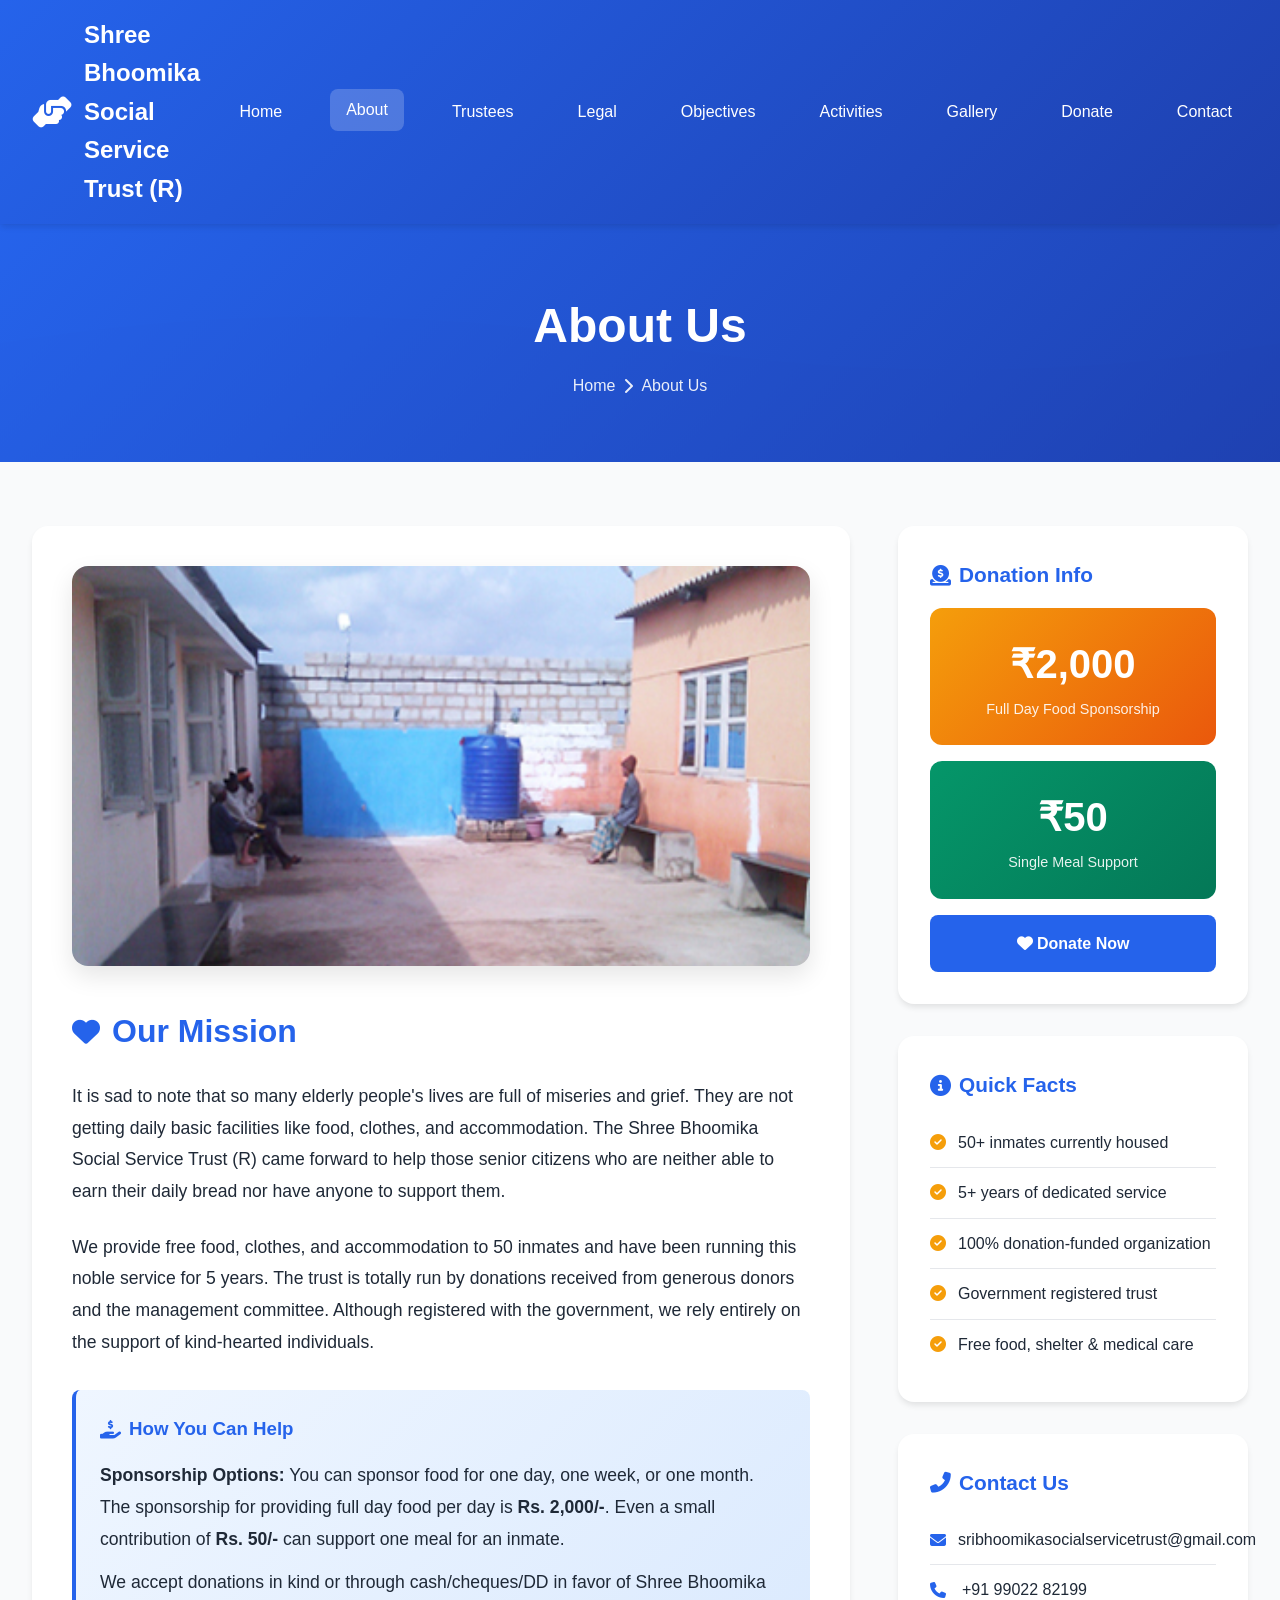
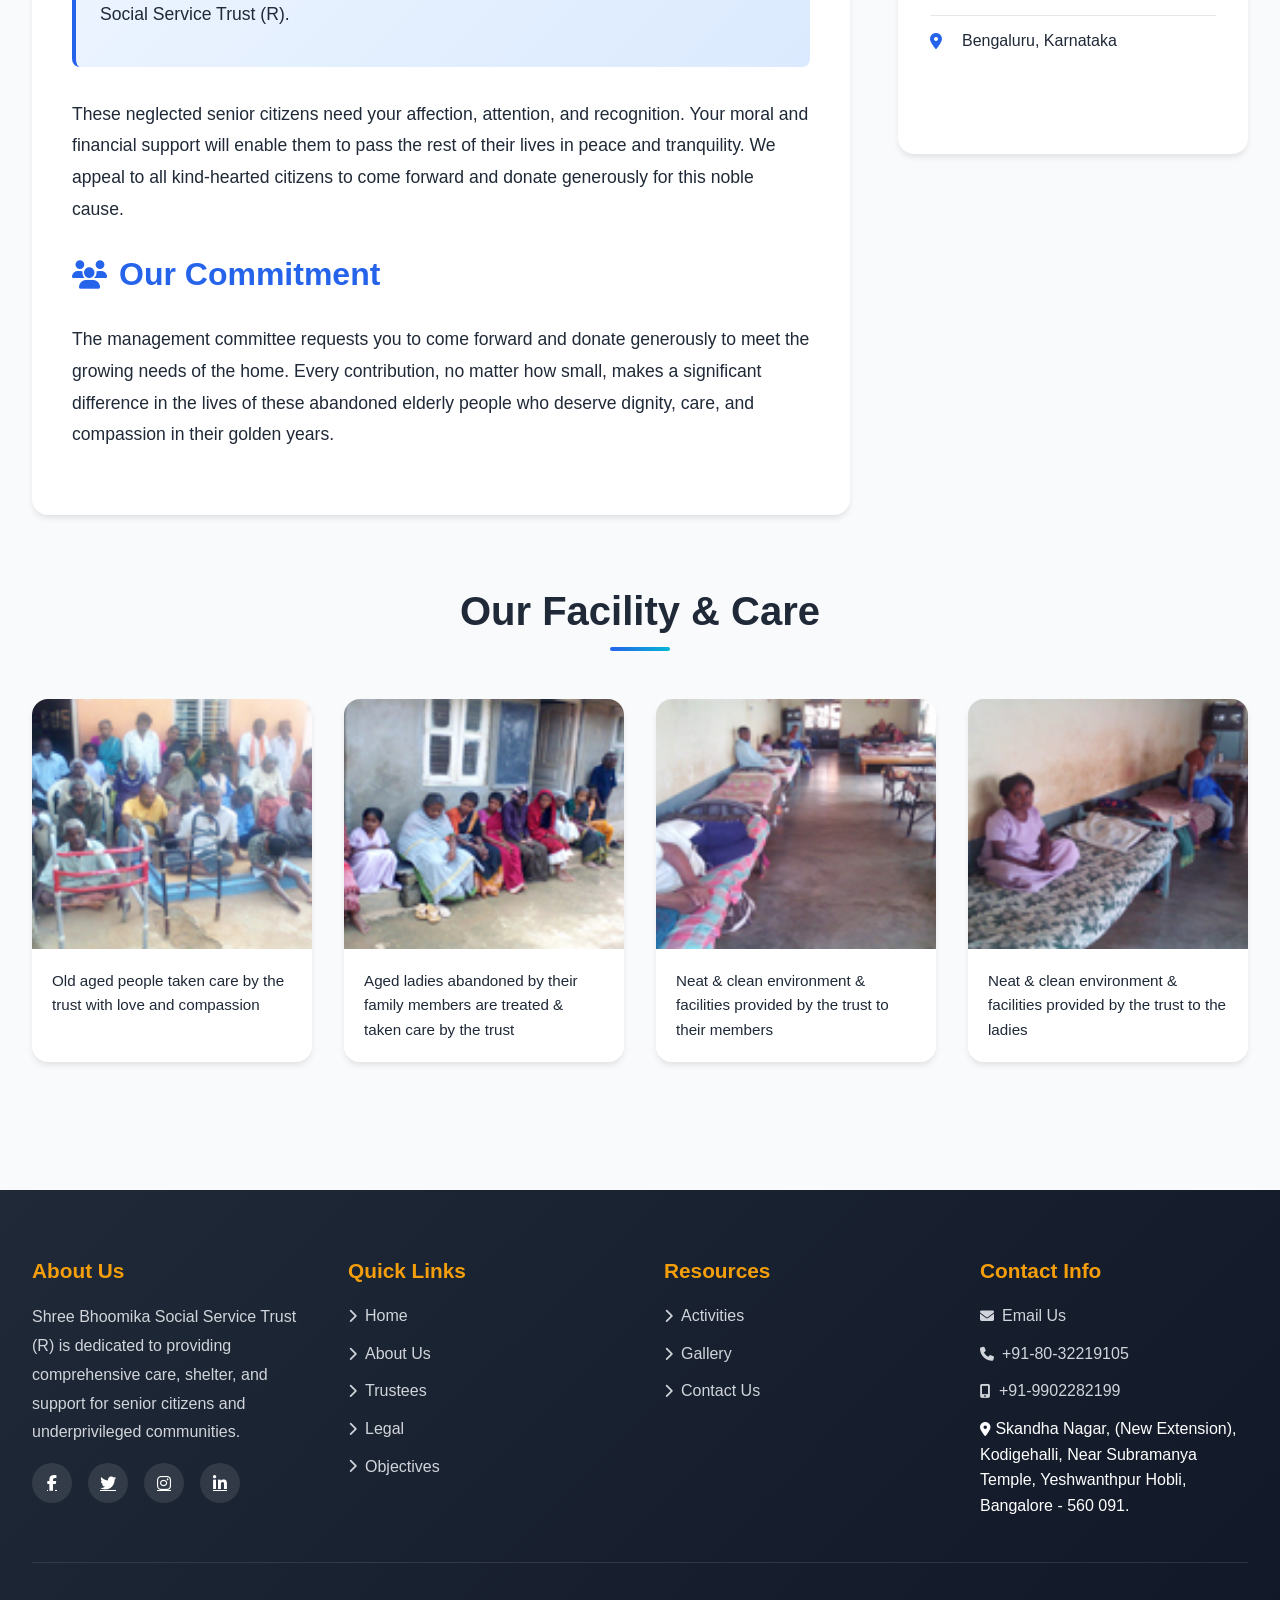
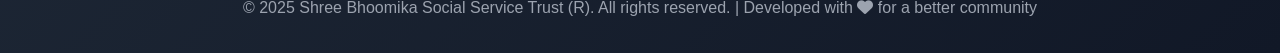
==== about-us.html @ cc4a05e3 "updated contact form and nav links" ====
<!DOCTYPE html>
<html lang="en">
<head>
<meta charset="UTF-8">
<meta name="viewport" content="width=device-width, initial-scale=1.0">
<title>About Us - Shree Bhoomika Social Service Trust (R)</title>
<meta name="description" content="Learn about Shree Bhoomika Social Service Trust (R)'s mission to provide care, shelter, and support for senior citizens in need.">
<link rel="stylesheet" href="https://cdnjs.cloudflare.com/ajax/libs/font-awesome/6.4.0/css/all.min.css">
<style>
* {
  margin: 0;
  padding: 0;
  box-sizing: border-box;
}

:root {
  --primary: #2563eb;
  --primary-dark: #1e40af;
  --secondary: #06b6d4;
  --accent: #f59e0b;
  --text: #1f2937;
  --text-light: #6b7280;
  --bg: #ffffff;
  --bg-light: #f9fafb;
  --border: #e5e7eb;
}

body {
  font-family: 'Inter', -apple-system, BlinkMacSystemFont, 'Segoe UI', sans-serif;
  line-height: 1.6;
  color: var(--text);
  background: var(--bg-light);
}

/* Header Styles */
header {
  background: linear-gradient(135deg, var(--primary) 0%, var(--primary-dark) 100%);
  box-shadow: 0 4px 6px -1px rgba(0,0,0,0.1);
  position: sticky;
  top: 0;
  z-index: 1000;
}

.header-container {
  max-width: 1280px;
  margin: 0 auto;
  padding: 1rem 2rem;
  display: flex;
  justify-content: space-between;
  align-items: center;
}

.logo {
  display: flex;
  align-items: center;
  gap: 0.75rem;
  color: white;
  font-size: 1.5rem;
  font-weight: 700;
  text-decoration: none;
}

.logo i {
  font-size: 2rem;
}

nav {
  display: flex;
  gap: 2rem;
}

nav a {
  color: white;
  text-decoration: none;
  font-weight: 500;
  padding: 0.5rem 1rem;
  border-radius: 0.5rem;
  transition: all 0.3s ease;
}

nav a:hover, nav a.active {
  background: rgba(255,255,255,0.2);
  transform: translateY(-2px);
}

.mobile-menu-btn {
  display: none;
  background: none;
  border: none;
  color: white;
  font-size: 1.5rem;
  cursor: pointer;
}

/* Page Header */
.page-header {
  background: linear-gradient(135deg, rgba(37,99,235,0.95) 0%, rgba(30,64,175,0.95) 100%), url('data:image/svg+xml,<svg xmlns="http://www.w3.org/2000/svg" viewBox="0 0 1200 300"><rect fill="%232563eb" width="1200" height="300"/><path fill="%231e40af" opacity="0.3" d="M0,150 Q300,100 600,150 T1200,150 L1200,300 L0,300 Z"/></svg>');
  background-size: cover;
  background-position: center;
  color: white;
  padding: 4rem 2rem;
  text-align: center;
}

.page-header h1 {
  font-size: 3rem;
  font-weight: 800;
  margin-bottom: 0.5rem;
}

.breadcrumb {
  display: flex;
  gap: 0.5rem;
  justify-content: center;
  align-items: center;
  font-size: 1rem;
  opacity: 0.9;
}

.breadcrumb a {
  color: white;
  text-decoration: none;
}

.breadcrumb a:hover {
  text-decoration: underline;
}

/* Main Content */
main {
  max-width: 1280px;
  margin: 0 auto;
  padding: 4rem 2rem;
}

.content-grid {
  display: grid;
  grid-template-columns: 1fr 350px;
  gap: 3rem;
  margin-bottom: 4rem;
}

.main-content {
  background: white;
  padding: 2.5rem;
  border-radius: 1rem;
  box-shadow: 0 4px 6px -1px rgba(0,0,0,0.1);
}

.featured-image {
  width: 100%;
  height: 400px;
  object-fit: cover;
  border-radius: 1rem;
  margin-bottom: 2rem;
  box-shadow: 0 10px 25px rgba(0,0,0,0.1);
}

.main-content h2 {
  color: var(--primary);
  font-size: 2rem;
  margin-bottom: 1.5rem;
  display: flex;
  align-items: center;
  gap: 0.75rem;
}

.main-content h2 i {
  font-size: 1.75rem;
}

.main-content p {
  margin-bottom: 1.5rem;
  font-size: 1.1rem;
  line-height: 1.8;
  color: var(--text);
}

.highlight-box {
  background: linear-gradient(135deg, #eff6ff 0%, #dbeafe 100%);
  border-left: 4px solid var(--primary);
  padding: 1.5rem;
  margin: 2rem 0;
  border-radius: 0.5rem;
}

.highlight-box h3 {
  color: var(--primary);
  margin-bottom: 1rem;
  display: flex;
  align-items: center;
  gap: 0.5rem;
}

.highlight-box p {
  margin-bottom: 0.75rem;
}

/* Sidebar */
.sidebar {
  display: flex;
  flex-direction: column;
  gap: 2rem;
}

.sidebar-card {
  background: white;
  padding: 2rem;
  border-radius: 1rem;
  box-shadow: 0 4px 6px -1px rgba(0,0,0,0.1);
}

.sidebar-card h3 {
  color: var(--primary);
  margin-bottom: 1rem;
  font-size: 1.3rem;
  display: flex;
  align-items: center;
  gap: 0.5rem;
}

.donation-amount {
  background: linear-gradient(135deg, var(--accent) 0%, #ea580c 100%);
  color: white;
  padding: 1.5rem;
  border-radius: 0.75rem;
  text-align: center;
  margin: 1rem 0;
}

.donation-amount .amount {
  font-size: 2.5rem;
  font-weight: 800;
  display: block;
}

.donation-amount .label {
  font-size: 0.9rem;
  opacity: 0.9;
}

.btn-donate {
  display: block;
  width: 100%;
  background: var(--primary);
  color: white;
  padding: 1rem;
  border-radius: 0.5rem;
  text-align: center;
  text-decoration: none;
  font-weight: 600;
  transition: all 0.3s ease;
  margin-top: 1rem;
}

.btn-donate:hover {
  background: var(--primary-dark);
  transform: translateY(-2px);
  box-shadow: 0 10px 25px rgba(37,99,235,0.3);
}

.contact-info {
  list-style: none;
}

.contact-info li {
  padding: 0.75rem 0;
  border-bottom: 1px solid var(--border);
  display: flex;
  align-items: center;
  gap: 0.75rem;
}

.contact-info li:last-child {
  border-bottom: none;
}

.contact-info i {
  color: var(--primary);
  width: 20px;
}

.quick-facts {
  list-style: none;
}

.quick-facts li {
  padding: 0.75rem 0;
  border-bottom: 1px solid var(--border);
  display: flex;
  align-items: flex-start;
  gap: 0.75rem;
}

.quick-facts li:last-child {
  border-bottom: none;
}

.quick-facts i {
  color: var(--accent);
  margin-top: 0.25rem;
}

/* Gallery Grid */
.gallery-section {
  margin-top: 4rem;
}

.section-title {
  text-align: center;
  margin-bottom: 3rem;
}

.section-title h2 {
  font-size: 2.5rem;
  font-weight: 800;
  color: var(--text);
  margin-bottom: 0.5rem;
  position: relative;
  display: inline-block;
}

.section-title h2::after {
  content: '';
  position: absolute;
  bottom: -0.5rem;
  left: 50%;
  transform: translateX(-50%);
  width: 60px;
  height: 4px;
  background: linear-gradient(90deg, var(--primary), var(--secondary));
  border-radius: 2px;
}

.gallery-grid {
  display: grid;
  grid-template-columns: repeat(auto-fit, minmax(280px, 1fr));
  gap: 2rem;
}

.gallery-item {
  position: relative;
  border-radius: 1rem;
  overflow: hidden;
  box-shadow: 0 4px 6px -1px rgba(0,0,0,0.1);
  transition: all 0.3s ease;
  background: white;
}

.gallery-item:hover {
  transform: translateY(-8px);
  box-shadow: 0 20px 25px -5px rgba(0,0,0,0.2);
}

.gallery-item img {
  width: 100%;
  height: 250px;
  object-fit: cover;
  display: block;
}

.gallery-caption {
  padding: 1.25rem;
  background: white;
}

.gallery-caption p {
  color: var(--text);
  font-size: 0.95rem;
  line-height: 1.6;
  margin: 0;
}

/* Footer */
footer {
  background: linear-gradient(135deg, #1f2937 0%, #111827 100%);
  color: white;
  padding: 4rem 2rem 2rem;
  margin-top: 4rem;
}

.footer-content {
  max-width: 1280px;
  margin: 0 auto;
  display: grid;
  grid-template-columns: repeat(auto-fit, minmax(250px, 1fr));
  gap: 3rem;
  margin-bottom: 2rem;
}

.footer-section h3 {
  font-size: 1.3rem;
  margin-bottom: 1rem;
  color: var(--accent);
}

.footer-section p {
  color: #d1d5db;
  line-height: 1.8;
}

.footer-links {
  list-style: none;
}

.footer-links li {
  margin-bottom: 0.75rem;
}

.footer-links a {
  color: #d1d5db;
  text-decoration: none;
  transition: all 0.3s ease;
  display: flex;
  align-items: center;
  gap: 0.5rem;
}

.footer-links a:hover {
  color: var(--accent);
  transform: translateX(4px);
}

.footer-links i {
  font-size: 0.875rem;
}

.social-links {
  display: flex;
  gap: 1rem;
  margin-top: 1rem;
}

.social-links a {
  width: 40px;
  height: 40px;
  border-radius: 50%;
  background: rgba(255,255,255,0.1);
  display: flex;
  align-items: center;
  justify-content: center;
  color: white;
  transition: all 0.3s ease;
}

.social-links a:hover {
  background: var(--accent);
  transform: translateY(-4px);
}

.footer-bottom {
  max-width: 1280px;
  margin: 0 auto;
  padding-top: 2rem;
  border-top: 1px solid rgba(255,255,255,0.1);
  text-align: center;
  color: #9ca3af;
}

.footer-bottom a {
  color: var(--accent);
  text-decoration: none;
}

/* Mobile Responsive */
@media (max-width: 968px) {
  .content-grid {
    grid-template-columns: 1fr;
  }
  
  .sidebar {
    order: -1;
  }
}

@media (max-width: 768px) {
  .header-container {
    padding: 1rem;
  }

  nav {
    position: fixed;
    top: 70px;
    left: -100%;
    width: 100%;
    background: var(--primary-dark);
    flex-direction: column;
    padding: 2rem;
    transition: left 0.3s ease;
    box-shadow: 0 4px 6px rgba(0,0,0,0.1);
  }

  nav.active {
    left: 0;
  }

  .mobile-menu-btn {
    display: block;
  }

  .page-header h1 {
    font-size: 2rem;
  }

  .main-content {
    padding: 1.5rem;
  }

  .gallery-grid {
    grid-template-columns: 1fr;
  }

  .footer-content {
    grid-template-columns: 1fr;
  }
}

@media (max-width: 480px) {
  .page-header {
    padding: 3rem 1rem;
  }

  .page-header h1 {
    font-size: 1.75rem;
  }
}
</style>
</head>
<body>

<header>
  <div class="header-container">
    <a href="index.html" class="logo">
      <i class="fas fa-hands-helping"></i>
      <span>Shree Bhoomika Social Service Trust (R)</span>
    </a>
    <nav id="mainNav">
      <a href="index.html">Home</a>
      <a href="about-us.html" class="active">About</a>
      <a href="trustees.html">Trustees</a>
       <a href="legal.html">Legal</a>
      <a href="objectives.html">Objectives</a>
      <a href="activities.html">Activities</a>
      <a href="gallery.html">Gallery</a>
      <a href="Donation.html" >Donate</a>
      <a href="contact-us.html">Contact</a>
    </nav>
    <button class="mobile-menu-btn" id="menuBtn">
      <i class="fas fa-bars"></i>
    </button>
  </div>
</header>

<div class="page-header">
  <h1>About Us</h1>
  <div class="breadcrumb">
    <a href="index.html">Home</a>
    <i class="fas fa-chevron-right"></i>
    <span>About Us</span>
  </div>
</div>

<main>
  <div class="content-grid">
    <div class="main-content">
      <img src="images/image_03.jpg" alt="Senior care facility" class="featured-image">
      
      <h2><i class="fas fa-heart"></i> Our Mission</h2>
      
      <p>It is sad to note that so many elderly people's lives are full of miseries and grief. They are not getting daily basic facilities like food, clothes, and accommodation. The Shree Bhoomika Social Service Trust (R) came forward to help those senior citizens who are neither able to earn their daily bread nor have anyone to support them.</p>

      <p>We provide free food, clothes, and accommodation to 50 inmates and have been running this noble service for 5 years. The trust is totally run by donations received from generous donors and the management committee. Although registered with the government, we rely entirely on the support of kind-hearted individuals.</p>

      <div class="highlight-box">
        <h3><i class="fas fa-hand-holding-usd"></i> How You Can Help</h3>
        <p><strong>Sponsorship Options:</strong> You can sponsor food for one day, one week, or one month. The sponsorship for providing full day food per day is <strong>Rs. 2,000/-</strong>. Even a small contribution of <strong>Rs. 50/-</strong> can support one meal for an inmate.</p>
        <p>We accept donations in kind or through cash/cheques/DD in favor of Shree Bhoomika Social Service Trust (R).</p>
      </div>

      <p>These neglected senior citizens need your affection, attention, and recognition. Your moral and financial support will enable them to pass the rest of their lives in peace and tranquility. We appeal to all kind-hearted citizens to come forward and donate generously for this noble cause.</p>

      <h2><i class="fas fa-users"></i> Our Commitment</h2>
      
      <p>The management committee requests you to come forward and donate generously to meet the growing needs of the home. Every contribution, no matter how small, makes a significant difference in the lives of these abandoned elderly people who deserve dignity, care, and compassion in their golden years.</p>
    </div>

    <aside class="sidebar">
      <div class="sidebar-card">
        <h3><i class="fas fa-donate"></i> Donation Info</h3>
        <div class="donation-amount">
          <span class="amount">₹2,000</span>
          <span class="label">Full Day Food Sponsorship</span>
        </div>
        <div class="donation-amount" style="background: linear-gradient(135deg, #059669 0%, #047857 100%);">
          <span class="amount">₹50</span>
          <span class="label">Single Meal Support</span>
        </div>
        <a href="Donation.html" class="btn-donate">
          <i class="fas fa-heart"></i> Donate Now
        </a>
      </div>

      <div class="sidebar-card">
        <h3><i class="fas fa-info-circle"></i> Quick Facts</h3>
        <ul class="quick-facts">
          <li>
            <i class="fas fa-check-circle"></i>
            <span>50+ inmates currently housed</span>
          </li>
          <li>
            <i class="fas fa-check-circle"></i>
            <span>5+ years of dedicated service</span>
          </li>
          <li>
            <i class="fas fa-check-circle"></i>
            <span>100% donation-funded organization</span>
          </li>
          <li>
            <i class="fas fa-check-circle"></i>
            <span>Government registered trust</span>
          </li>
          <li>
            <i class="fas fa-check-circle"></i>
            <span>Free food, shelter & medical care</span>
          </li>
        </ul>
      </div>

      <div class="sidebar-card">
        <h3><i class="fas fa-phone-alt"></i> Contact Us</h3>
        <ul class="contact-info">
          <li>
            <i class="fas fa-envelope"></i>
            <span> sribhoomikasocialservicetrust@gmail.com</span>
          </li>
          <li>
            <i class="fas fa-phone"></i>
            <span>+91 99022 82199</span>
          </li>
          <li>
            <i class="fas fa-map-marker-alt"></i>
            <span>Bengaluru, Karnataka</span>
          </li>
        </ul>
        <div class="social-links">
          <a href="#"><i class="fab fa-facebook-f"></i></a>
          <a href="#"><i class="fab fa-twitter"></i></a>
          <a href="#"><i class="fab fa-instagram"></i></a>
          <a href="#"><i class="fab fa-linkedin-in"></i></a>
        </div>
      </div>
    </aside>
  </div>

  <div class="gallery-section">
    <div class="section-title">
      <h2>Our Facility & Care</h2>
    </div>
    <div class="gallery-grid">
      <div class="gallery-item">
        <img src="images/templatemo_image_02.jpg" alt="Senior citizens care">
        <div class="gallery-caption">
          <p>Old aged people taken care by the trust with love and compassion</p>
        </div>
      </div>
      
      <div class="gallery-item">
        <img src="images/templatemo_image_03.jpg" alt="Elderly women care">
        <div class="gallery-caption">
          <p>Aged ladies abandoned by their family members are treated & taken care by the trust</p>
        </div>
      </div>
      
      <div class="gallery-item">
        <img src="images/templatemo_image_04.jpg" alt="Clean facilities">
        <div class="gallery-caption">
          <p>Neat & clean environment & facilities provided by the trust to their members</p>
        </div>
      </div>
      
      <div class="gallery-item">
        <img src="images/templatemo_image_05.jpg" alt="Women's facilities">
        <div class="gallery-caption">
          <p>Neat & clean environment & facilities provided by the trust to the ladies</p>
        </div>
      </div>
    </div>
  </div>
</main>

<footer>
  <div class="footer-content">
    <div class="footer-section">
      <h3>About Us</h3>
      <p>Shree Bhoomika Social Service Trust (R) is dedicated to providing comprehensive care, shelter, and support for senior citizens and underprivileged communities.</p>
      <div class="social-links">
        <a href="#"><i class="fab fa-facebook-f"></i></a>
        <a href="#"><i class="fab fa-twitter"></i></a>
        <a href="#"><i class="fab fa-instagram"></i></a>
        <a href="#"><i class="fab fa-linkedin-in"></i></a>
      </div>
    </div>
    
    <div class="footer-section">
      <h3>Quick Links</h3>
      <ul class="footer-links">
        <li><a href="index.html"><i class="fas fa-chevron-right"></i> Home</a></li>
        <li><a href="about-us.html"><i class="fas fa-chevron-right"></i> About Us</a></li>
        <li><a href="trustees.html"><i class="fas fa-chevron-right"></i> Trustees</a></li>
        <li><a href="legal.html"><i class="fas fa-chevron-right"></i> Legal</a></li>
        <li><a href="objectives.html"><i class="fas fa-chevron-right"></i> Objectives</a></li>
      </ul>
    </div>
    
    <div class="footer-section">
      <h3>Resources</h3>
      <ul class="footer-links">
        <li><a href="activities.html"><i class="fas fa-chevron-right"></i> Activities</a></li>
        <li><a href="gallery.html"><i class="fas fa-chevron-right"></i> Gallery</a></li>
        <li><a href="contact-us.html"><i class="fas fa-chevron-right"></i> Contact Us</a></li>
      </ul>
    </div>
    
    <div class="footer-section">
      <h3>Contact Info</h3>
       <ul class="footer-links">
        <li><a href="mailto:sribhoomikasocialservicetrust@gmail.com"><i class="fas fa-envelope"></i> Email Us</a></li>
        <li><a href="tel:+918032219105"><i class="fas fa-phone"></i> +91-80-32219105</a></li>
        <li><a href="tel:+919902282199"><i class="fas fa-mobile-alt"></i> +91-9902282199</a></li>
        <li><i class="fas fa-map-marker-alt"></i> Skandha Nagar,
(New Extension), Kodigehalli,
Near Subramanya Temple,
Yeshwanthpur Hobli,
Bangalore - 560 091.</li>
      </ul>
    </div>
  </div>
  
  <div class="footer-bottom">
        <p>&copy; 2025 Shree Bhoomika Social Service Trust (R). All rights reserved. | Developed with <i class="fas fa-heart" aria-hidden="true"></i> for a better community</p>
  </div>
</footer>

<script>
// Mobile menu toggle
const menuBtn = document.getElementById('menuBtn');
const mainNav = document.getElementById('mainNav');

menuBtn.addEventListener('click', () => {
  mainNav.classList.toggle('active');
  const icon = menuBtn.querySelector('i');
  icon.classList.toggle('fa-bars');
  icon.classList.toggle('fa-times');
});

// Close menu when clicking outside
document.addEventListener('click', (e) => {
  if (!e.target.closest('header')) {
    mainNav.classList.remove('active');
    const icon = menuBtn.querySelector('i');
    icon.classList.remove('fa-times');
    icon.classList.add('fa-bars');
  }
});

// Smooth scroll for anchor links
document.querySelectorAll('a[href^="#"]').forEach(anchor => {
  anchor.addEventListener('click', function (e) {
    e.preventDefault();
    const target = document.querySelector(this.getAttribute('href'));
    if (target) {
      target.scrollIntoView({ behavior: 'smooth', block: 'start' });
    }
  });
});

// Animate elements on scroll
const observerOptions = {
  threshold: 0.1,
  rootMargin: '0px 0px -50px 0px'
};

const observer = new IntersectionObserver((entries) => {
  entries.forEach(entry => {
    if (entry.isIntersecting) {
      entry.target.style.opacity = '1';
      entry.target.style.transform = 'translateY(0)';
    }
  });
}, observerOptions);

document.querySelectorAll('.gallery-item, .sidebar-card').forEach(el => {
  el.style.opacity = '0';
  el.style.transform = 'translateY(20px)';
  el.style.transition = 'all 0.6s ease';
  observer.observe(el);
});
</script>

</body>
</html>
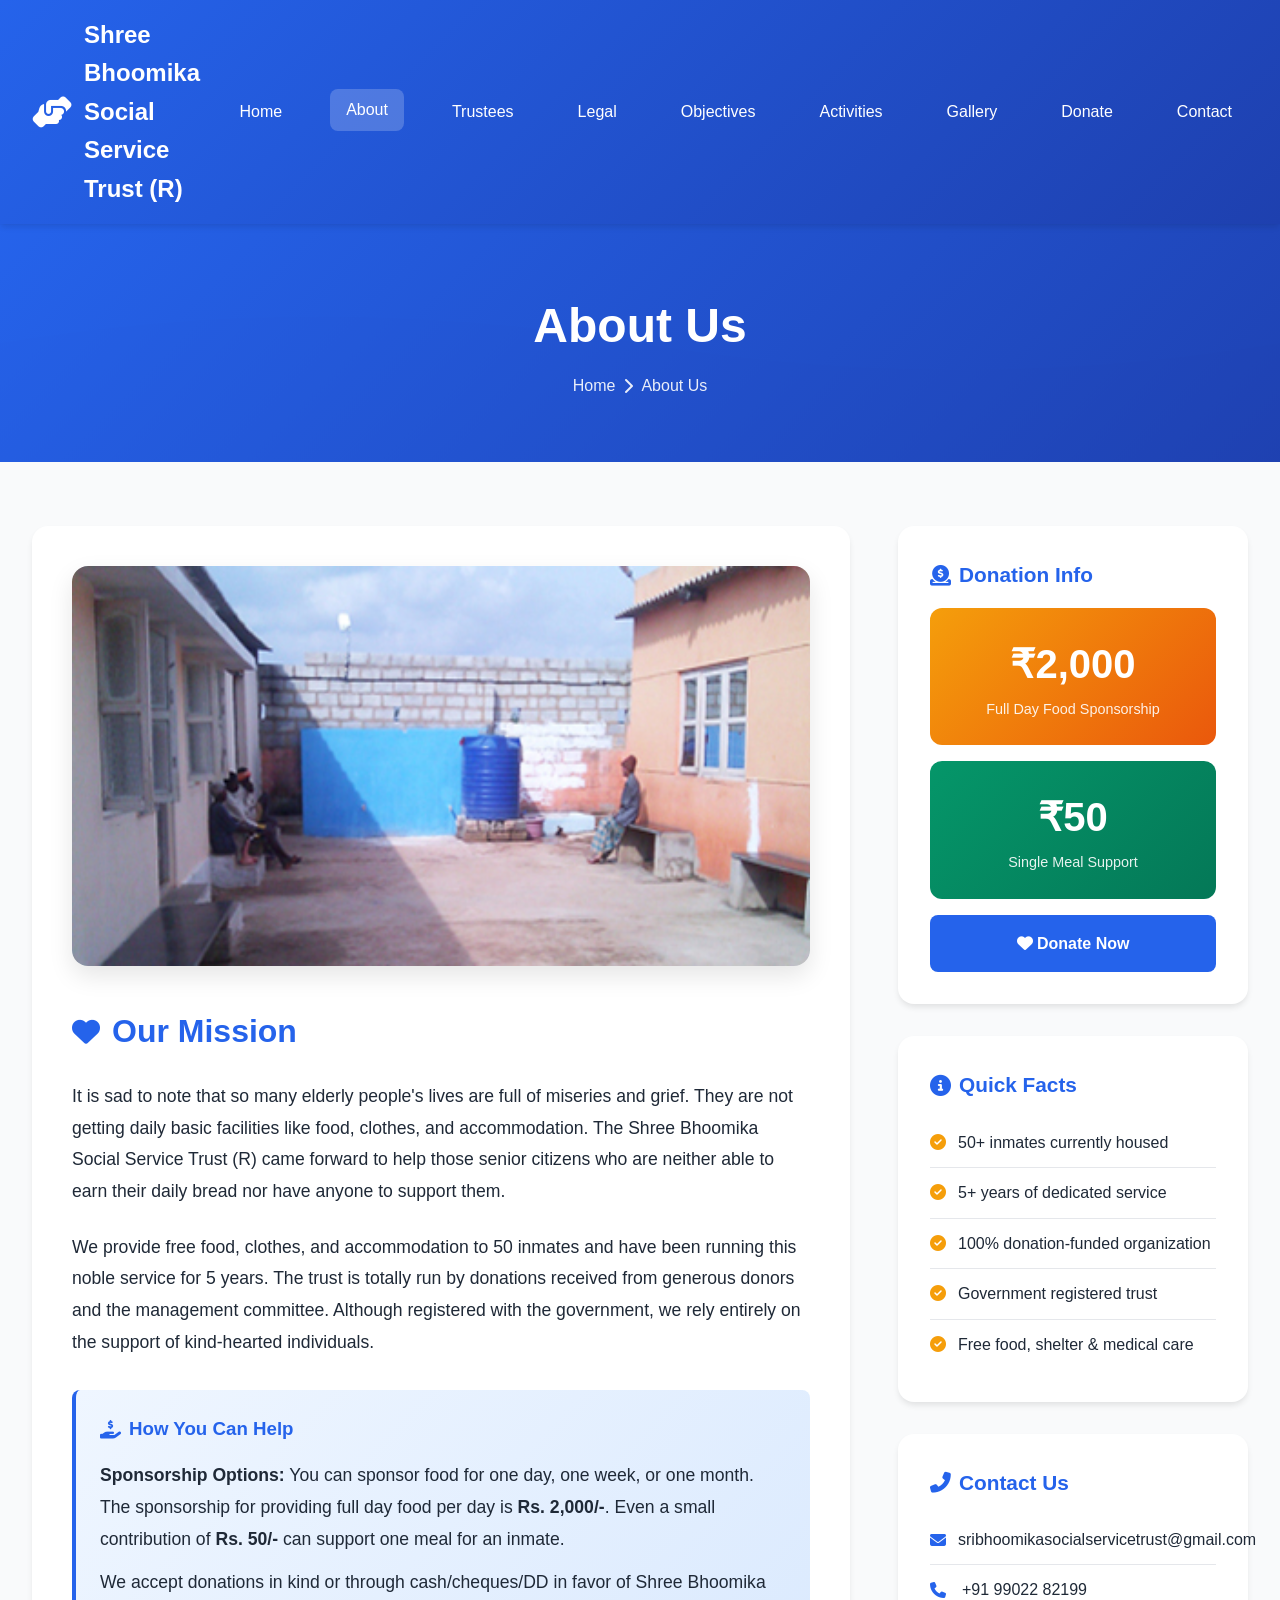
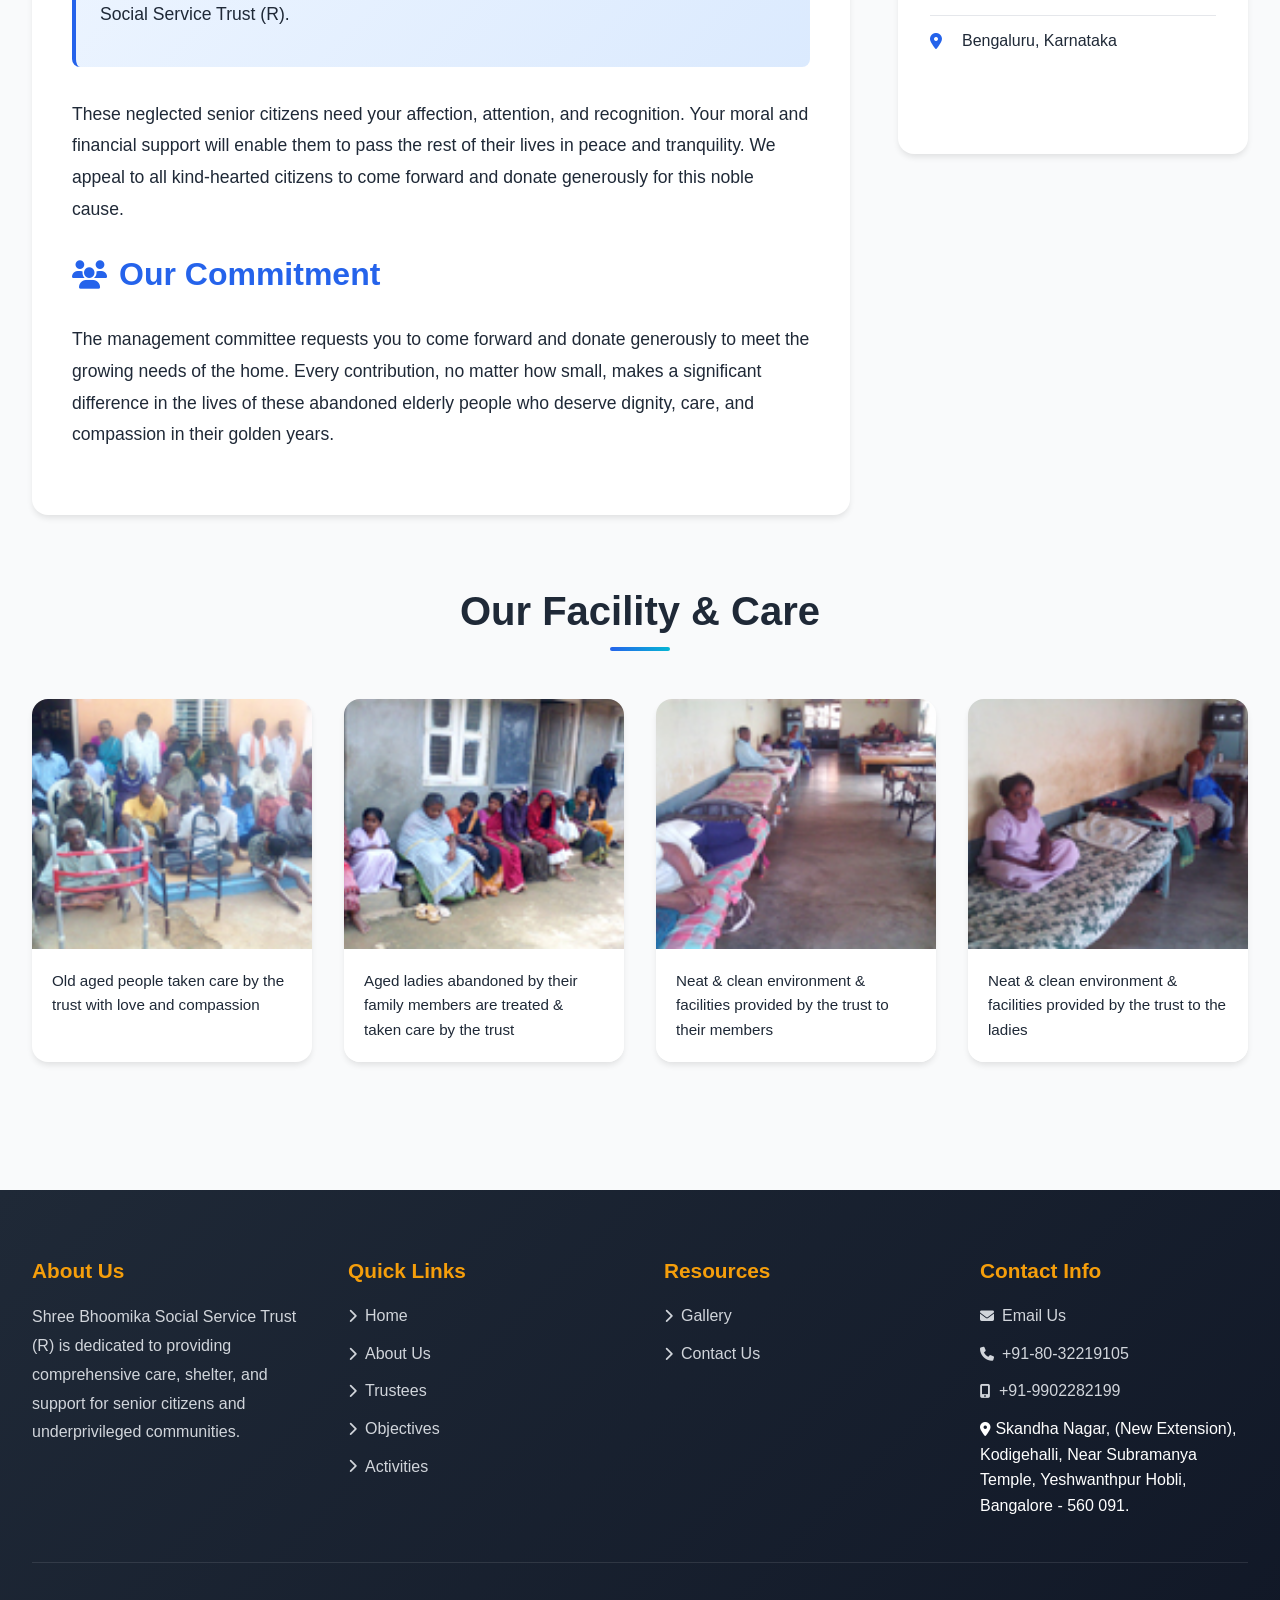
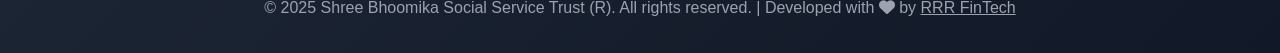
==== commit 9379fea1: "updated footer" ====
--- a/about-us.html
+++ b/about-us.html
@@ -693,12 +693,6 @@
     <div class="footer-section">
       <h3>About Us</h3>
       <p>Shree Bhoomika Social Service Trust (R) is dedicated to providing comprehensive care, shelter, and support for senior citizens and underprivileged communities.</p>
-      <div class="social-links">
-        <a href="#"><i class="fab fa-facebook-f"></i></a>
-        <a href="#"><i class="fab fa-twitter"></i></a>
-        <a href="#"><i class="fab fa-instagram"></i></a>
-        <a href="#"><i class="fab fa-linkedin-in"></i></a>
-      </div>
     </div>
     
     <div class="footer-section">
@@ -707,39 +701,43 @@
         <li><a href="index.html"><i class="fas fa-chevron-right"></i> Home</a></li>
         <li><a href="about-us.html"><i class="fas fa-chevron-right"></i> About Us</a></li>
         <li><a href="trustees.html"><i class="fas fa-chevron-right"></i> Trustees</a></li>
-        <li><a href="legal.html"><i class="fas fa-chevron-right"></i> Legal</a></li>
         <li><a href="objectives.html"><i class="fas fa-chevron-right"></i> Objectives</a></li>
+        <li><a href="activities.html"><i class="fas fa-chevron-right"></i> Activities</a></li>
       </ul>
     </div>
     
     <div class="footer-section">
       <h3>Resources</h3>
       <ul class="footer-links">
-        <li><a href="activities.html"><i class="fas fa-chevron-right"></i> Activities</a></li>
         <li><a href="gallery.html"><i class="fas fa-chevron-right"></i> Gallery</a></li>
         <li><a href="contact-us.html"><i class="fas fa-chevron-right"></i> Contact Us</a></li>
+        
       </ul>
     </div>
     
     <div class="footer-section">
       <h3>Contact Info</h3>
-       <ul class="footer-links">
+      <ul class="footer-links">
         <li><a href="mailto:sribhoomikasocialservicetrust@gmail.com"><i class="fas fa-envelope"></i> Email Us</a></li>
         <li><a href="tel:+918032219105"><i class="fas fa-phone"></i> +91-80-32219105</a></li>
         <li><a href="tel:+919902282199"><i class="fas fa-mobile-alt"></i> +91-9902282199</a></li>
         <li><i class="fas fa-map-marker-alt"></i> Skandha Nagar,
-(New Extension), Kodigehalli,
-Near Subramanya Temple,
-Yeshwanthpur Hobli,
-Bangalore - 560 091.</li>
+        (New Extension), Kodigehalli,
+        Near Subramanya Temple,
+        Yeshwanthpur Hobli,
+        Bangalore - 560 091.</li>
       </ul>
     </div>
   </div>
   
   <div class="footer-bottom">
-        <p>&copy; 2025 Shree Bhoomika Social Service Trust (R). All rights reserved. | Developed with <i class="fas fa-heart" aria-hidden="true"></i> for a better community</p>
+    <p>&copy; 2025 Shree Bhoomika Social Service Trust (R). All rights reserved. | Developed with 
+    <i class="fas fa-heart" aria-hidden="true"></i> by 
+    <a href="https://rrrfintech.netlify.app/" target="_blank" style="color: inherit; text-decoration: underline;">RRR FinTech</a>
+    </p>
   </div>
 </footer>
+
 
 <script>
 // Mobile menu toggle
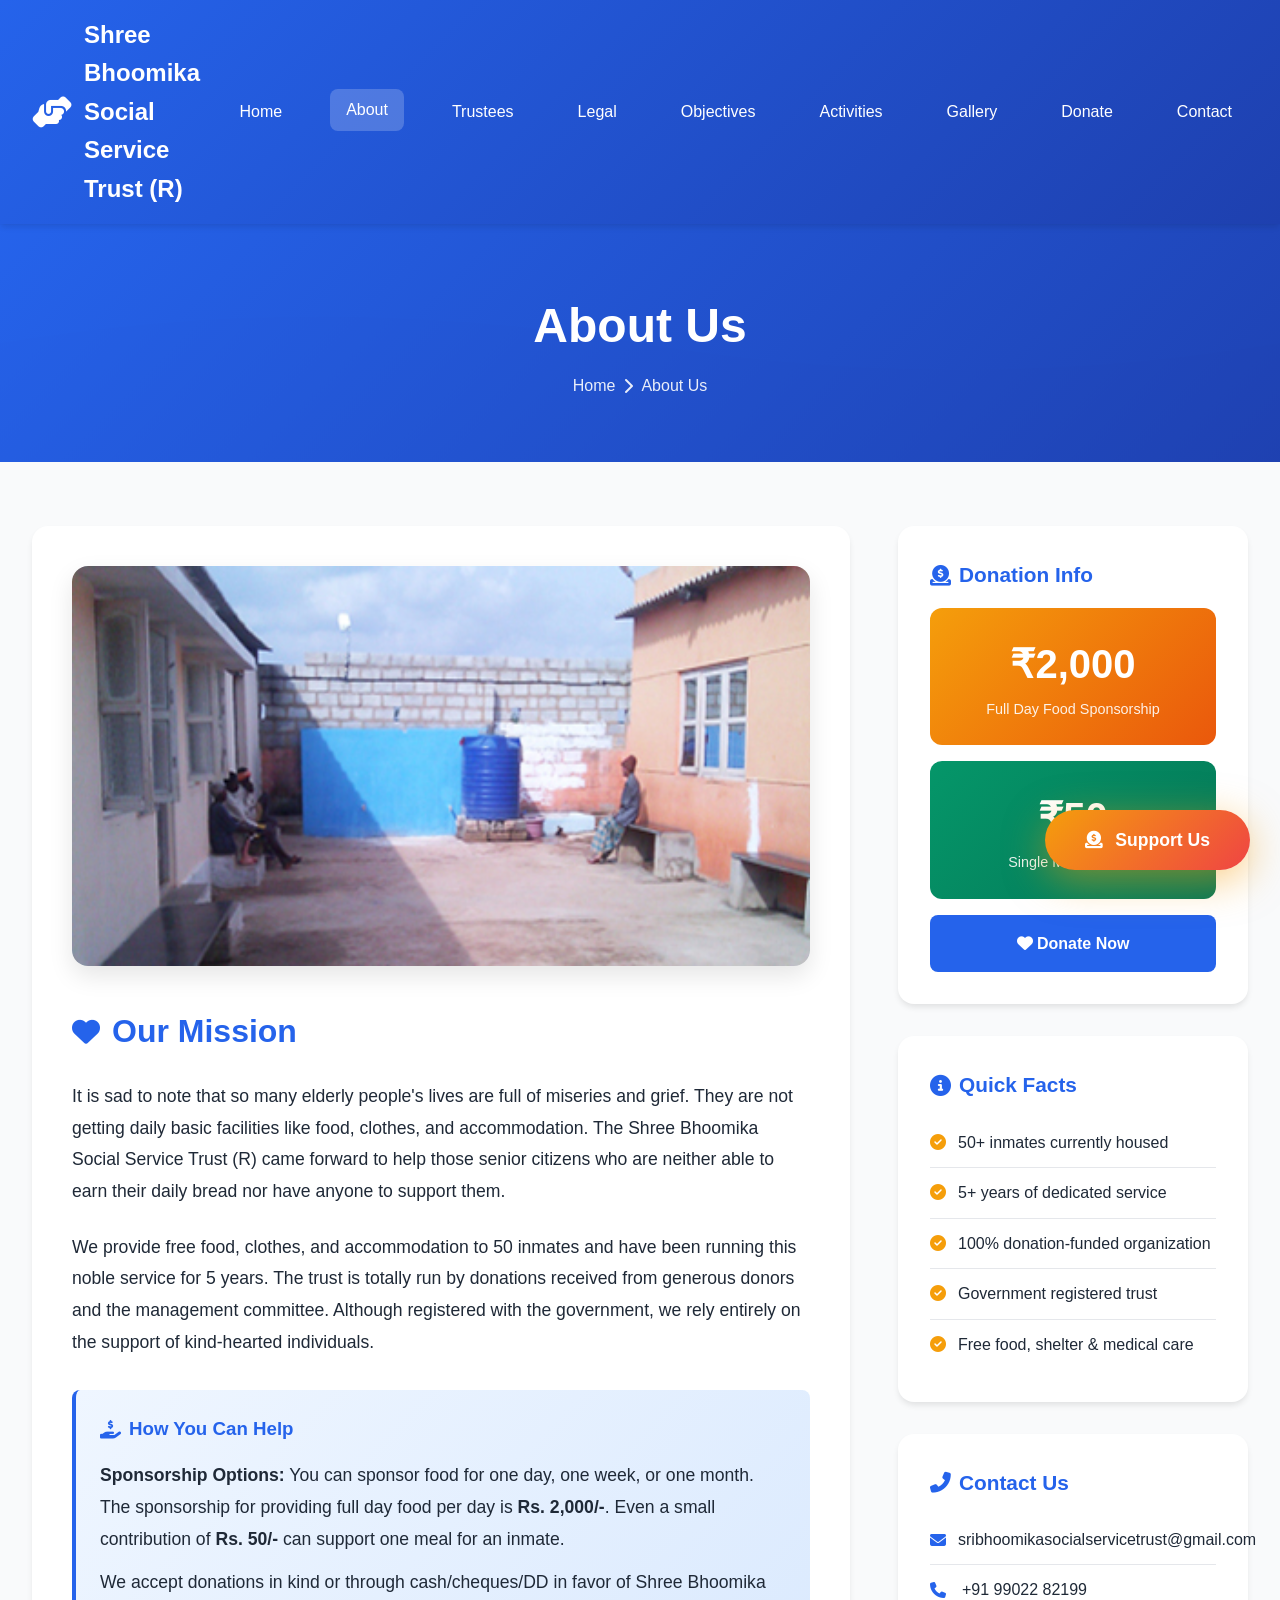
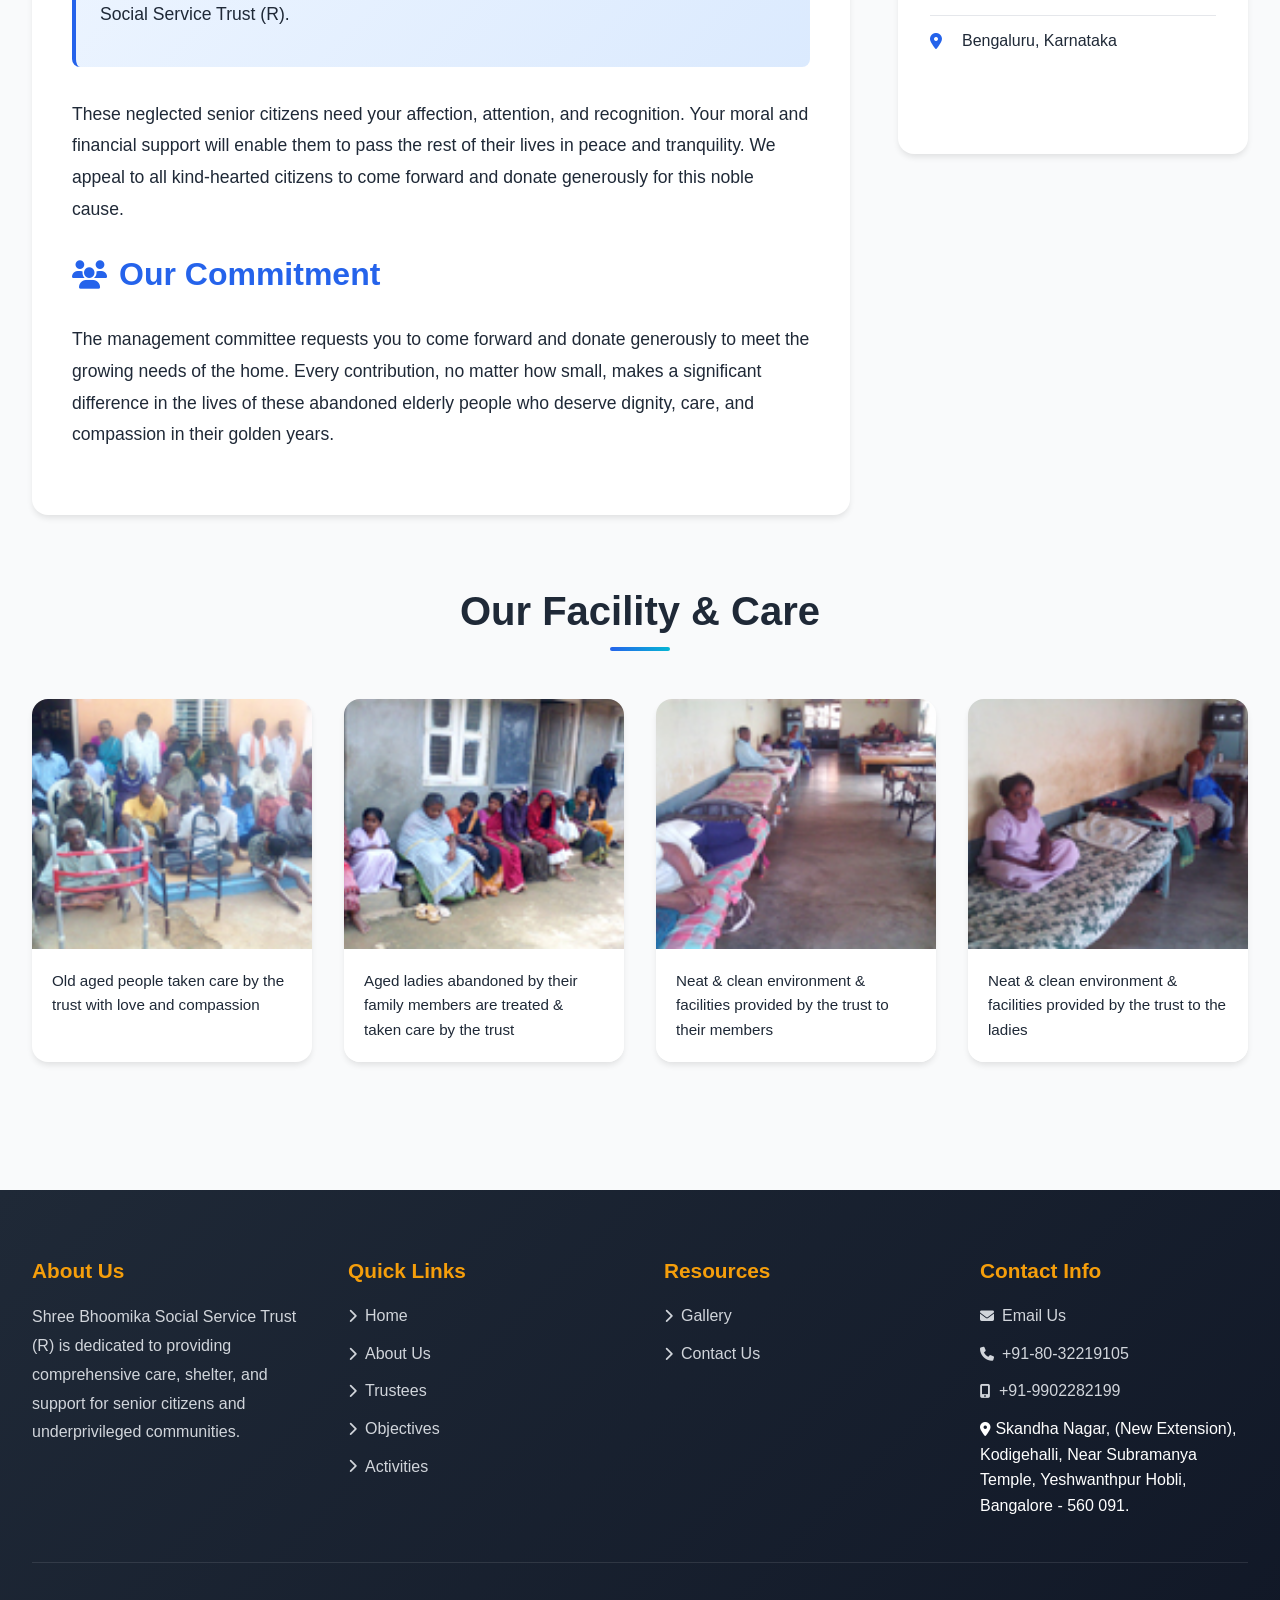
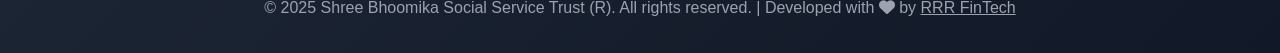
==== commit e00a6760: "updated hero banner and added floating button" ====
--- a/about-us.html
+++ b/about-us.html
@@ -462,6 +462,39 @@
   text-decoration: none;
 }
 
+.floating-donate {
+  position: fixed;
+  bottom: 30px;
+  right: 30px;
+  z-index: 999;
+  animation: floatBtn 3s ease-in-out infinite;
+}
+
+.floating-donate .btn {
+  padding: 1rem 2.5rem;
+  border-radius: 50px;
+  font-weight: 700;
+  text-decoration: none;
+  display: inline-flex;
+  align-items: center;
+  gap: 0.75rem;
+  font-size: 1.1rem;
+  background: linear-gradient(135deg, #f59e0b, #ef4444);
+  color: white;
+  box-shadow: 0 10px 40px rgba(245, 158, 11, 0.5);
+  transition: all 0.4s ease;
+}
+
+.floating-donate .btn:hover {
+  transform: translateY(-5px) scale(1.05);
+  box-shadow: 0 15px 40px rgba(245, 158, 11, 0.6);
+}
+
+@keyframes floatBtn {
+  0%, 100% { transform: translateY(0); }
+  50% { transform: translateY(-10px); }
+}
+
 /* Mobile Responsive */
 @media (max-width: 968px) {
   .content-grid {
@@ -512,6 +545,15 @@
 
   .footer-content {
     grid-template-columns: 1fr;
+  }
+  .floating-donate {
+    bottom: 20px;
+    right: 20px;
+  }
+
+  .floating-donate .btn {
+    padding: 0.75rem 1.5rem;
+    font-size: 1rem;
   }
 }
 
@@ -737,7 +779,11 @@
     </p>
   </div>
 </footer>
-
+<div class="floating-donate">
+  <a href="Donation.html" class="btn">
+    <i class="fas fa-donate"></i> Support Us
+  </a>
+</div>
 
 <script>
 // Mobile menu toggle
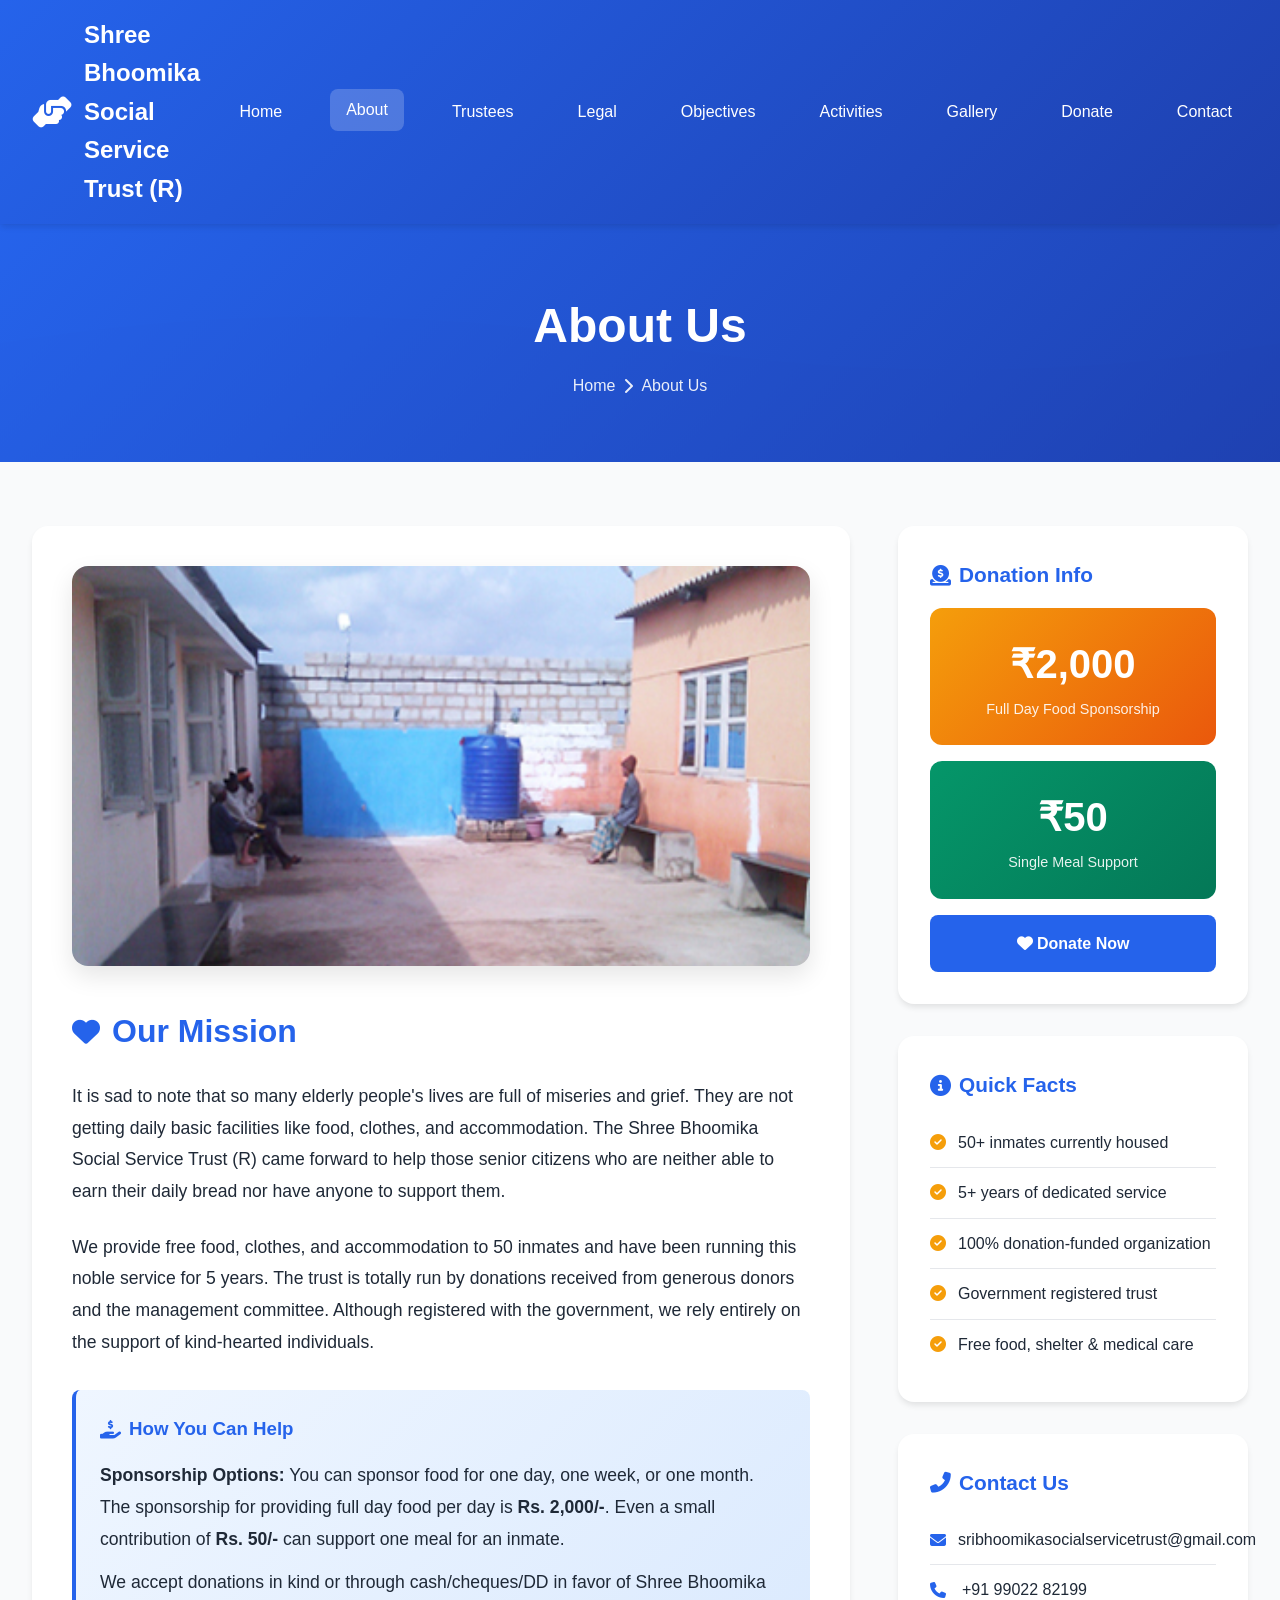
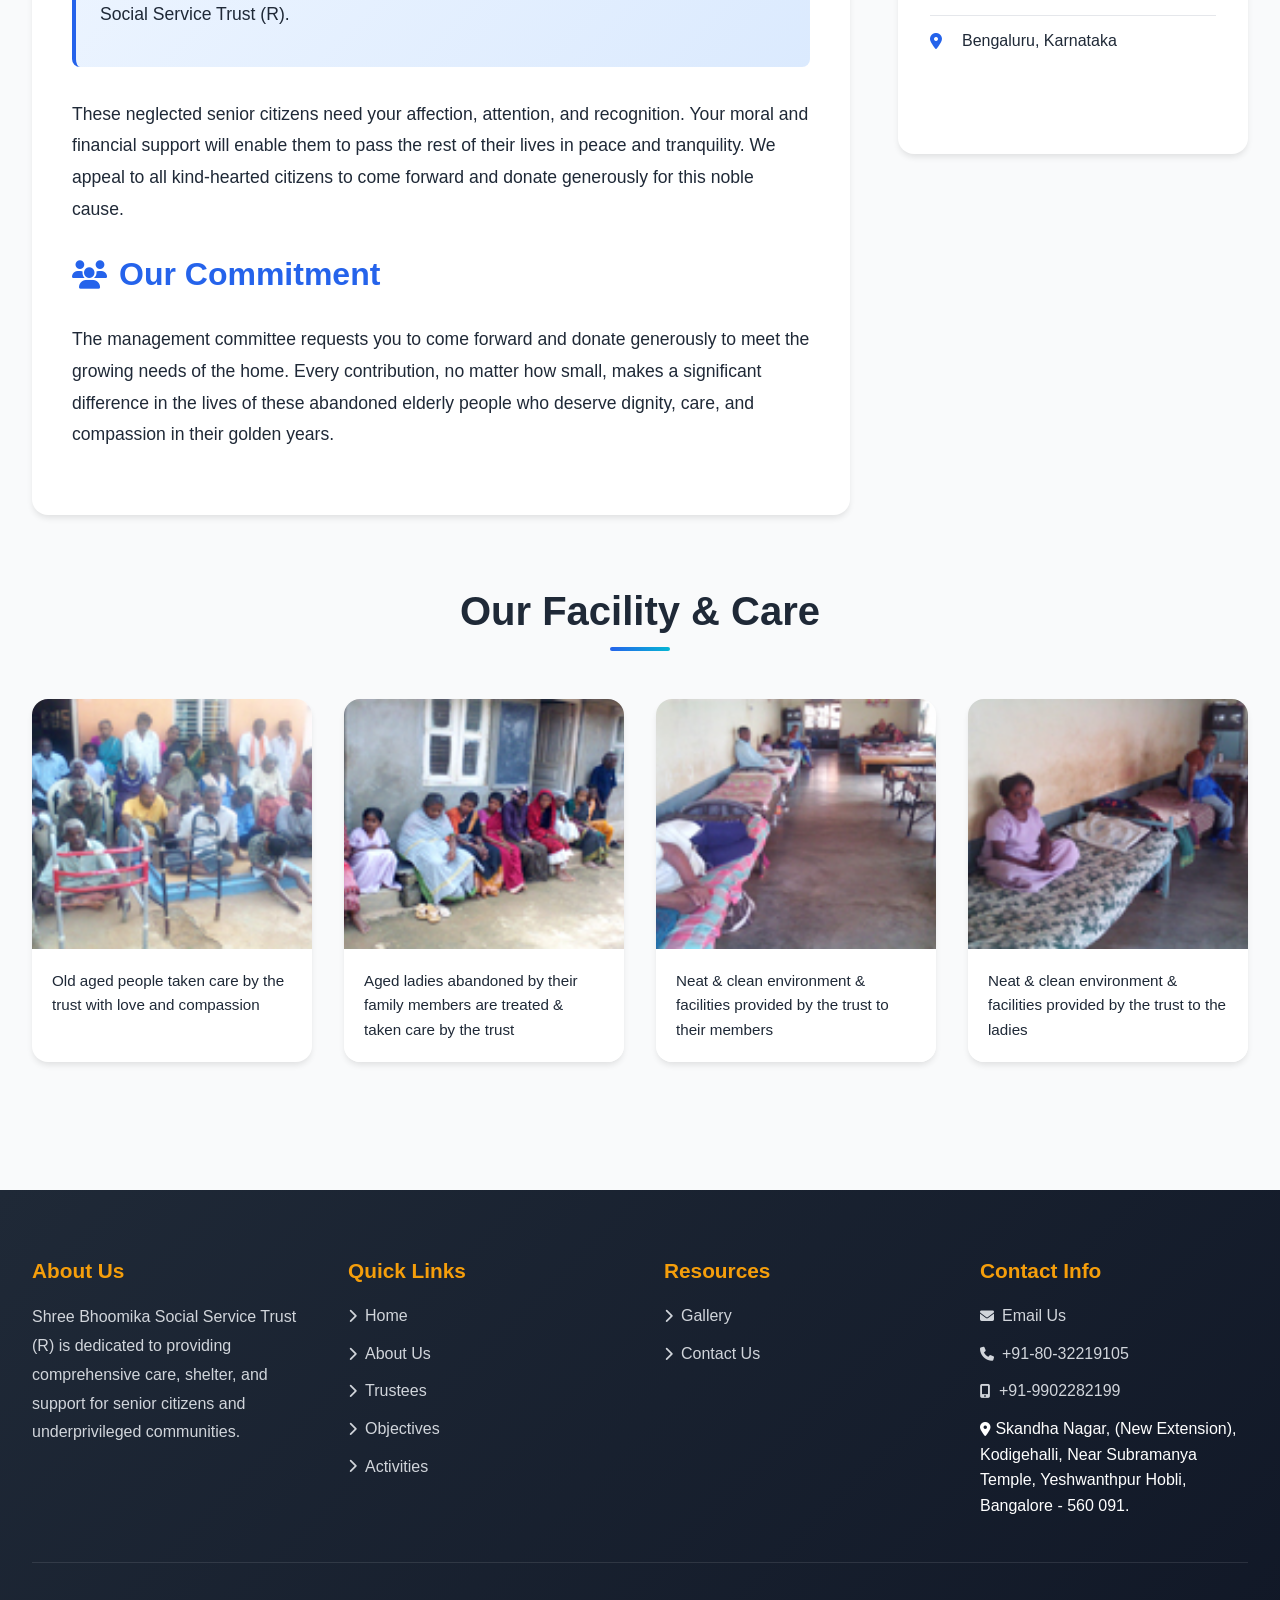
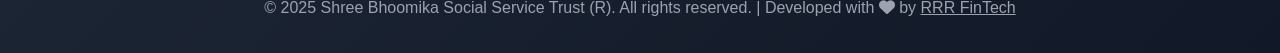
==== commit dc75e948: "reverse of previous commit" ====
--- a/about-us.html
+++ b/about-us.html
@@ -462,39 +462,6 @@
   text-decoration: none;
 }
 
-.floating-donate {
-  position: fixed;
-  bottom: 30px;
-  right: 30px;
-  z-index: 999;
-  animation: floatBtn 3s ease-in-out infinite;
-}
-
-.floating-donate .btn {
-  padding: 1rem 2.5rem;
-  border-radius: 50px;
-  font-weight: 700;
-  text-decoration: none;
-  display: inline-flex;
-  align-items: center;
-  gap: 0.75rem;
-  font-size: 1.1rem;
-  background: linear-gradient(135deg, #f59e0b, #ef4444);
-  color: white;
-  box-shadow: 0 10px 40px rgba(245, 158, 11, 0.5);
-  transition: all 0.4s ease;
-}
-
-.floating-donate .btn:hover {
-  transform: translateY(-5px) scale(1.05);
-  box-shadow: 0 15px 40px rgba(245, 158, 11, 0.6);
-}
-
-@keyframes floatBtn {
-  0%, 100% { transform: translateY(0); }
-  50% { transform: translateY(-10px); }
-}
-
 /* Mobile Responsive */
 @media (max-width: 968px) {
   .content-grid {
@@ -545,15 +512,6 @@
 
   .footer-content {
     grid-template-columns: 1fr;
-  }
-  .floating-donate {
-    bottom: 20px;
-    right: 20px;
-  }
-
-  .floating-donate .btn {
-    padding: 0.75rem 1.5rem;
-    font-size: 1rem;
   }
 }
 
@@ -779,11 +737,7 @@
     </p>
   </div>
 </footer>
-<div class="floating-donate">
-  <a href="Donation.html" class="btn">
-    <i class="fas fa-donate"></i> Support Us
-  </a>
-</div>
+
 
 <script>
 // Mobile menu toggle
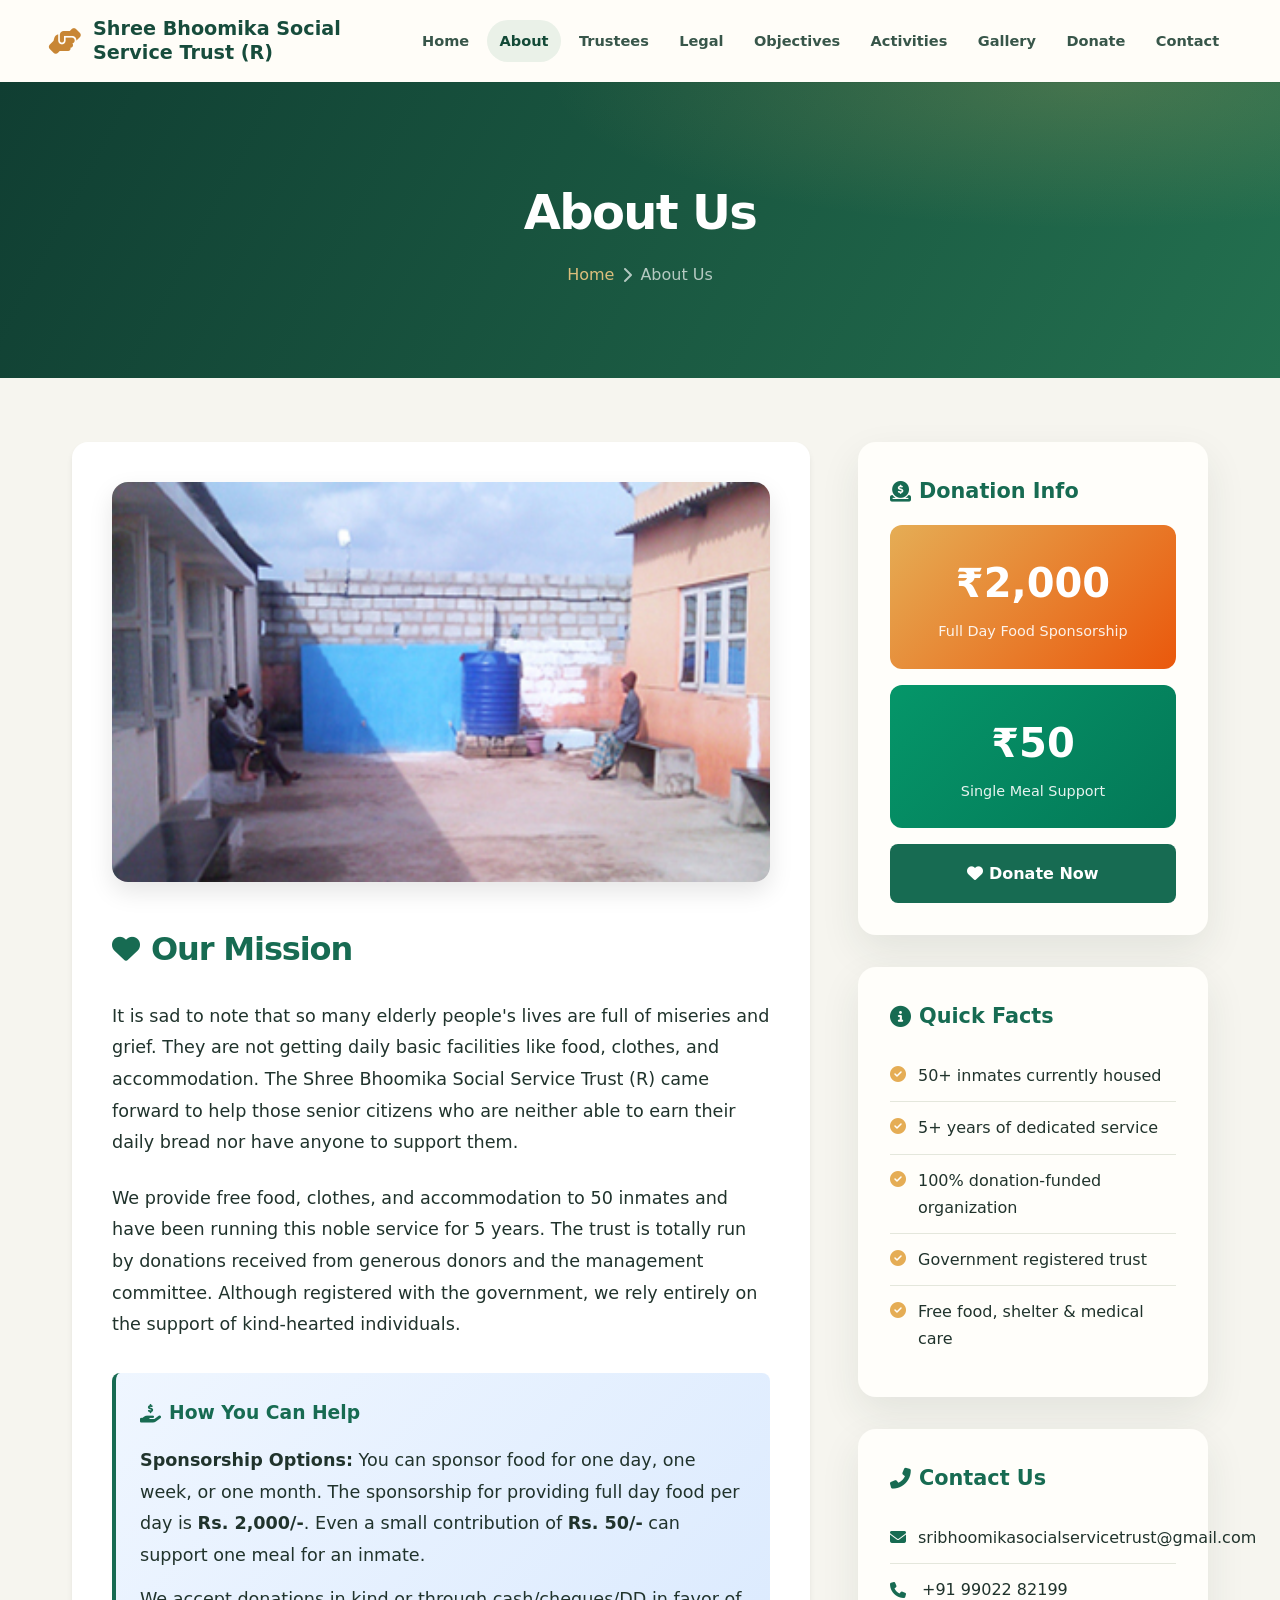
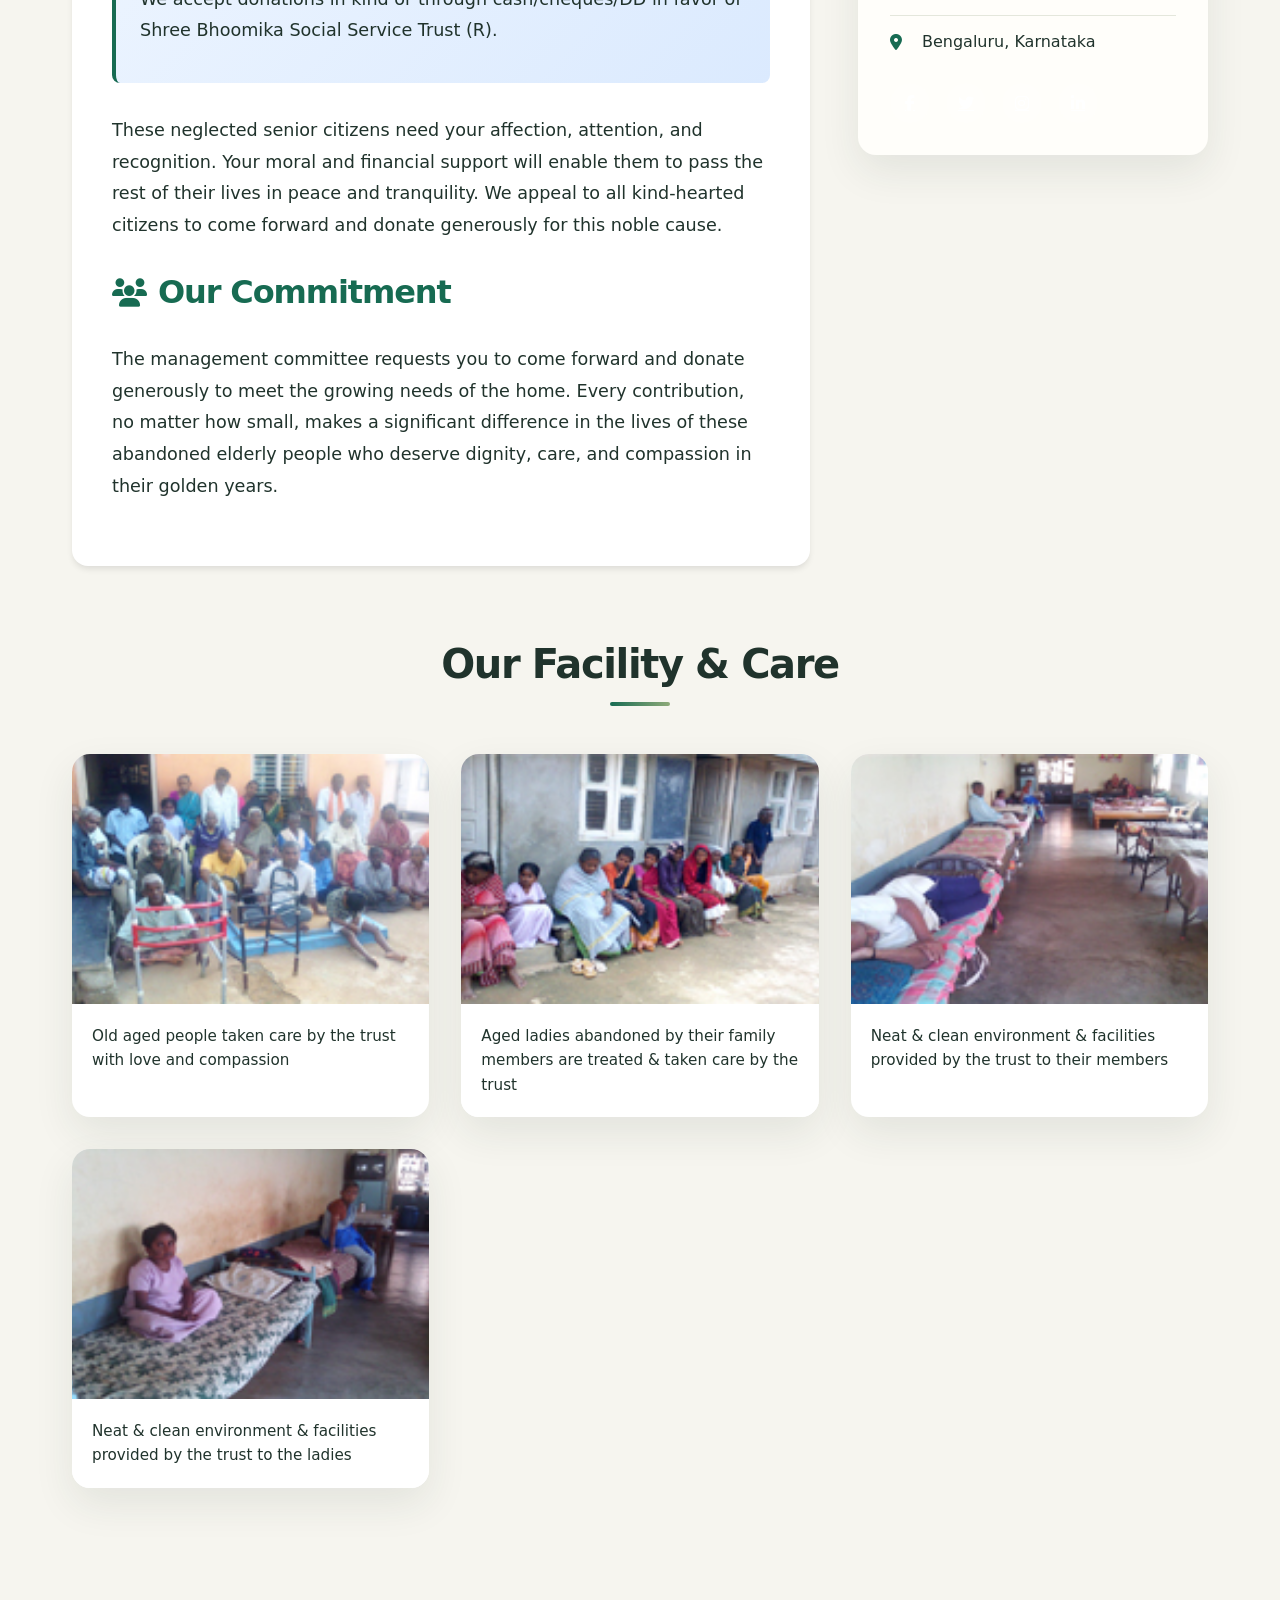
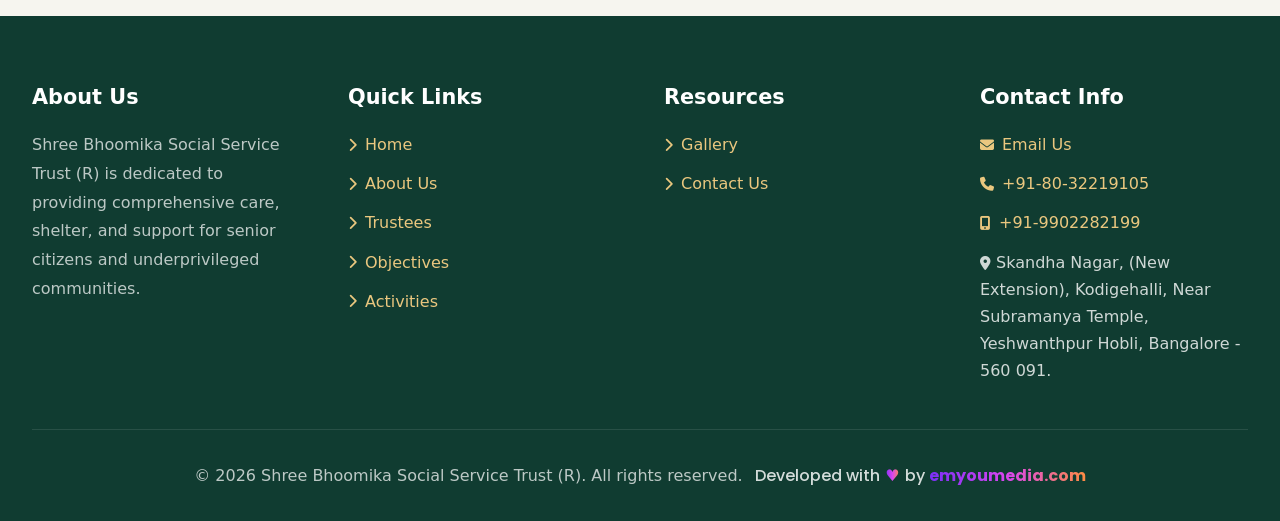
==== commit 0834190d: "Refresh trust website UI and footer branding" ====
--- a/about-us.html
+++ b/about-us.html
@@ -525,6 +525,7 @@
   }
 }
 </style>
+<link rel="stylesheet" href="site-refresh.css">
 </head>
 <body>
 
@@ -542,7 +543,7 @@
       <a href="objectives.html">Objectives</a>
       <a href="activities.html">Activities</a>
       <a href="gallery.html">Gallery</a>
-      <a href="Donation.html" >Donate</a>
+      <a href="donation.html" >Donate</a>
       <a href="contact-us.html">Contact</a>
     </nav>
     <button class="mobile-menu-btn" id="menuBtn">
@@ -595,7 +596,7 @@
           <span class="amount">₹50</span>
           <span class="label">Single Meal Support</span>
         </div>
-        <a href="Donation.html" class="btn-donate">
+        <a href="donation.html" class="btn-donate">
           <i class="fas fa-heart"></i> Donate Now
         </a>
       </div>
@@ -731,10 +732,7 @@
   </div>
   
   <div class="footer-bottom">
-    <p>&copy; 2025 Shree Bhoomika Social Service Trust (R). All rights reserved. | Developed with 
-    <i class="fas fa-heart" aria-hidden="true"></i> by 
-    <a href="https://rrrfintech.netlify.app/" target="_blank" style="color: inherit; text-decoration: underline;">RRR FinTech</a>
-    </p>
+    <p>&copy; 2026 Shree Bhoomika Social Service Trust (R). All rights reserved. <span class="developer-credit">Developed with <span class="developer-heart" aria-label="care">♥</span> by <a href="https://emyoumedia.com" target="_blank" rel="noopener noreferrer">emyoumedia.com</a></span></p>
   </div>
 </footer>
 
--- a/site-refresh.css
+++ b/site-refresh.css
@@ -0,0 +1,163 @@
+@import url('https://fonts.googleapis.com/css2?family=Poppins:wght@500;600;700&display=swap');
+
+/* Shared visual refresh for Shree Bhoomika Social Service Trust */
+:root {
+  --primary: #176b52 !important;
+  --primary-dark: #0d4639 !important;
+  --secondary: #8eaa79 !important;
+  --accent: #e5ad55 !important;
+  --text: #20332c !important;
+  --text-light: #65756d !important;
+  --bg: #fffdf8 !important;
+  --bg-light: #f6f5ef !important;
+  --border: #e4e7dc !important;
+  --surface: #fffefa;
+  --shadow-soft: 0 16px 40px rgba(30, 55, 42, .09);
+}
+
+html { scroll-behavior: smooth; }
+body {
+  color: var(--text) !important;
+  background: var(--bg-light) !important;
+  font-family: Inter, ui-sans-serif, system-ui, -apple-system, "Segoe UI", sans-serif !important;
+  line-height: 1.7 !important;
+}
+::selection { background: #dbe8d6; color: #123d30; }
+a { transition: color .2s ease, background-color .2s ease, transform .2s ease, box-shadow .2s ease; }
+
+header {
+  background: rgba(255, 253, 248, .96) !important;
+  box-shadow: 0 1px 0 rgba(27, 61, 45, .1) !important;
+  backdrop-filter: blur(14px);
+}
+.header-container { max-width: 1320px !important; min-height: 82px; padding: .85rem clamp(1rem, 4vw, 3rem) !important; gap: 1.5rem; }
+.logo { color: #174c3c !important; font-size: clamp(.95rem, 1.5vw, 1.25rem) !important; line-height: 1.25; text-decoration: none; }
+.logo i { color: #c88635; font-size: 1.65rem !important; }
+header nav { align-items: center; gap: .3rem !important; }
+header nav a {
+  color: #38564a !important; font-size: .91rem; font-weight: 600 !important;
+  padding: .55rem .8rem !important; border-radius: 999px !important;
+}
+header nav a:hover, header nav a.active { color: #124936 !important; background: #eaf1e8 !important; transform: none !important; }
+.mobile-menu-btn { color: #174c3c !important; }
+
+.hero {
+  position: relative; isolation: isolate; overflow: hidden;
+  min-height: 500px; display: grid; place-items: center;
+  padding: clamp(5rem, 10vw, 9rem) 1.5rem !important;
+  text-align: left !important;
+  background:
+    radial-gradient(ellipse at 85% 15%, rgba(222, 183, 105, .28), transparent 32%),
+    radial-gradient(ellipse at 5% 100%, rgba(140, 176, 123, .26), transparent 40%),
+    linear-gradient(118deg, #103e32 0%, #17634b 54%, #34734e 100%) !important;
+}
+.hero::after { content: ""; position: absolute; z-index: -1; width: 34rem; height: 34rem; right: -10rem; bottom: -23rem; border: 1px solid rgba(255,255,255,.16); border-radius: 50%; box-shadow: 0 0 0 42px rgba(255,255,255,.035), 0 0 0 88px rgba(255,255,255,.025); }
+.hero-content { width: min(100%, 1160px); margin: 0 auto !important; }
+.hero h1 { max-width: 800px; font-size: clamp(2.8rem, 6.5vw, 5.5rem) !important; line-height: 1.04; letter-spacing: -.045em; margin-bottom: 1.3rem !important; }
+.hero p { max-width: 680px; font-size: clamp(1.08rem, 2vw, 1.3rem) !important; color: rgba(255,255,255,.84); }
+.hero-buttons { justify-content: flex-start !important; margin-top: 2rem; }
+.btn { border-radius: 999px !important; padding: .9rem 1.45rem !important; }
+.btn-primary { background: #e8b45f !important; color: #253c2f !important; }
+.btn-primary:hover { background: #f1c978 !important; transform: translateY(-2px); }
+.btn-secondary { background: transparent !important; border: 1px solid rgba(255,255,255,.55) !important; }
+.btn-secondary:hover { color: #164735 !important; background: #fffdf8 !important; }
+
+.page-header {
+  padding: clamp(3.5rem, 7vw, 6.5rem) 1.5rem !important;
+  background: radial-gradient(ellipse at 85% 0%, rgba(227,184,103,.2), transparent 35%), linear-gradient(118deg,#103e32,#23704f) !important;
+  color: #fff !important;
+}
+.page-header h1, .page-header h2 { color: #fff !important; letter-spacing: -.035em; }
+.page-header p { color: rgba(255,255,255,.83) !important; }
+.breadcrumb, nav.breadcrumb { color: rgba(255,255,255,.75) !important; }
+.breadcrumb a { color: #f1ca83 !important; }
+
+main { width: min(100% - 2rem, 1200px); margin: 0 auto; }
+main > section, main > .section, .content-grid, .donate-container, .activities-container,
+.trustees-container, .objectives-container, .legal-container, .contact-container {
+  margin-left: auto; margin-right: auto;
+}
+main > section { padding: clamp(3rem, 6vw, 5.25rem) 0 !important; }
+.section-header { margin-bottom: 2.2rem !important; }
+.section-header h2, main h2 { color: #174c3c; letter-spacing: -.035em; }
+.section-header p { color: var(--text-light); }
+main p { color: var(--text-light); }
+
+.stats, .stats-section, .gallery-stats, .stats-grid, .stat-card, .stat-item,
+.event-card, .activity-item, .activity-card, .objective-card, .trustee-card,
+.featured-trustee, .sidebar-card, .contact-card, .legal-card, .meal-card,
+.donate-container, .form-section, .gallery-item, .content-card {
+  border-color: var(--border) !important;
+}
+.stats, .stats-section, .gallery-stats, .stat-card, .stat-item, .event-card,
+.activity-item, .activity-card, .objective-card, .trustee-card, .featured-trustee,
+.sidebar-card, .contact-card, .legal-card, .meal-card, .content-card {
+  background: var(--surface) !important;
+  border-radius: 18px !important;
+  box-shadow: var(--shadow-soft) !important;
+}
+.stats { position: relative; margin-top: -2.3rem !important; z-index: 1; }
+.stats-grid, .gallery-stats { border-radius: 18px; }
+.stat-item i, .stat-icon, .event-icon, .trustee-icon { color: #277459 !important; }
+.stat-number { color: #1c6348 !important; }
+.event-card, .activity-item, .activity-card, .objective-card, .trustee-card, .sidebar-card,
+.contact-card, .legal-card, .meal-card { transition: transform .22s ease, box-shadow .22s ease; }
+.event-card:hover, .activity-item:hover, .activity-card:hover, .objective-card:hover,
+.trustee-card:hover, .sidebar-card:hover, .contact-card:hover, .legal-card:hover, .meal-card:hover {
+  transform: translateY(-4px); box-shadow: 0 20px 42px rgba(30,55,42,.13) !important;
+}
+.gallery-item { overflow: hidden; border-radius: 18px !important; box-shadow: var(--shadow-soft); }
+.gallery-item img { transition: transform .5s ease; }
+.gallery-item:hover img { transform: scale(1.04); }
+
+button, input, select, textarea { font: inherit; }
+input, select, textarea { border-radius: 10px !important; border-color: #d9dfd5 !important; }
+input:focus, select:focus, textarea:focus { outline: 3px solid rgba(39,116,89,.18); border-color: #277459 !important; }
+button, .submit-btn, .donate-btn { border-radius: 999px !important; }
+img { max-width: 100%; }
+:focus-visible { outline: 3px solid #d69b43; outline-offset: 3px; }
+
+footer { background: #103c31 !important; color: rgba(255,255,255,.8) !important; }
+footer h3 { color: #fff !important; }
+footer p { color: rgba(255,255,255,.72) !important; }
+footer a { color: #eac77f !important; }
+footer a:hover { color: #fff !important; }
+
+@media (max-width: 900px) {
+  .header-container { min-height: 72px; }
+  .mobile-menu-btn { display: inline-flex !important; align-items: center; justify-content: center; }
+  header nav { box-shadow: 0 16px 28px rgba(20,50,37,.12); }
+  .hero { min-height: 440px; }
+}
+@media (max-width: 600px) {
+  .header-container { padding: .75rem 1rem !important; }
+  .logo { max-width: calc(100% - 3.5rem); font-size: .9rem !important; }
+  .hero { min-height: 430px; padding: 4.5rem 1.25rem !important; }
+  .hero h1 { font-size: clamp(2.5rem, 13vw, 4rem) !important; }
+  .hero-buttons { align-items: stretch; flex-direction: column; }
+  .hero-buttons .btn { justify-content: center; }
+  main { width: min(100% - 1.25rem, 1200px); }
+  main > section { padding: 3.25rem 0 !important; }
+}
+@media (prefers-reduced-motion: reduce) {
+  *, *::before, *::after { scroll-behavior: auto !important; animation-duration: .01ms !important; transition-duration: .01ms !important; }
+}
+
+/* Emyou Media credit uses the supplied brand gradient and confident rounded type. */
+.developer-credit {
+  display: inline-block;
+  margin-inline-start: .45rem;
+  font-family: Poppins, Inter, ui-sans-serif, system-ui, sans-serif;
+  font-weight: 500;
+  color: rgba(255,255,255,.82);
+}
+.developer-credit a, .developer-heart {
+  background: linear-gradient(90deg, #7b2ff7 0%, #d946ef 50%, #ff8c42 100%);
+  -webkit-background-clip: text;
+  background-clip: text;
+  color: transparent !important;
+  font-weight: 700;
+  text-decoration: none !important;
+}
+.developer-credit a:hover { filter: drop-shadow(0 0 8px rgba(217,70,239,.45)); }
+.developer-heart { display: inline-block; margin: 0 .08rem; }
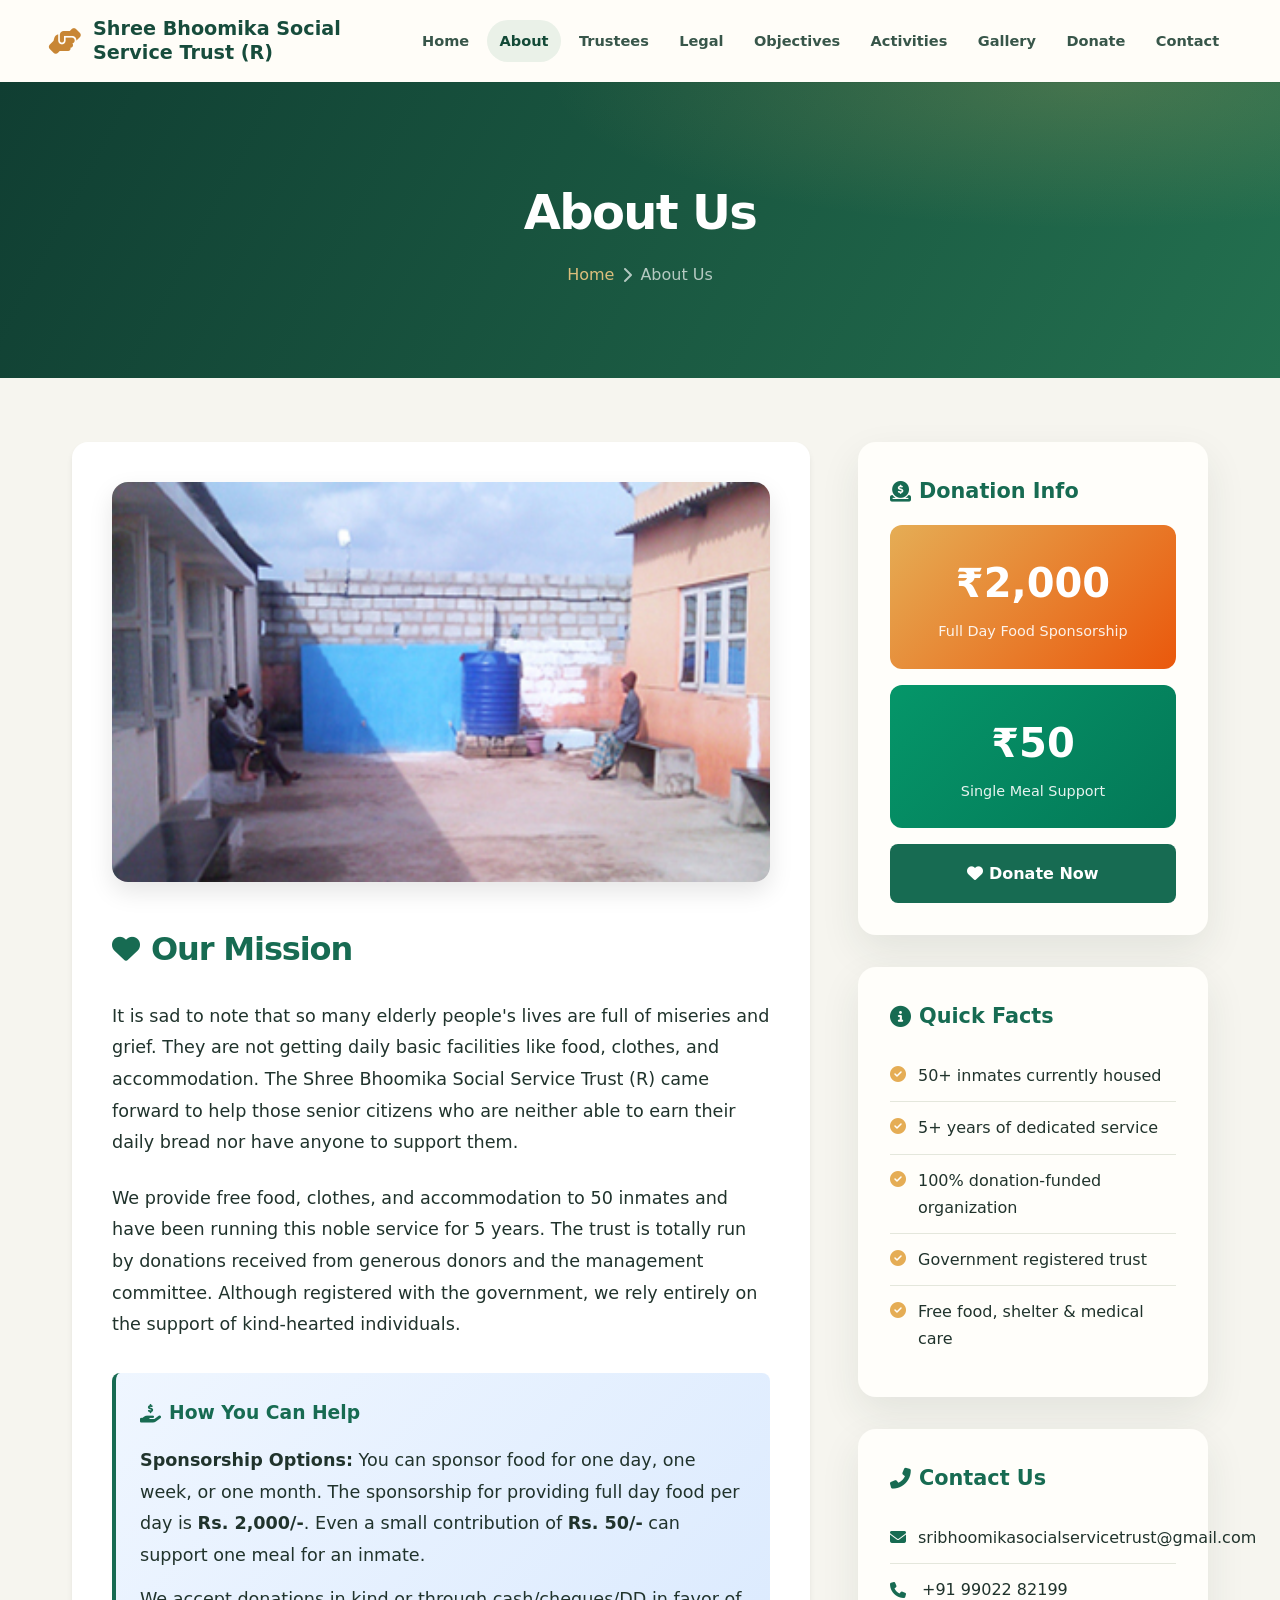
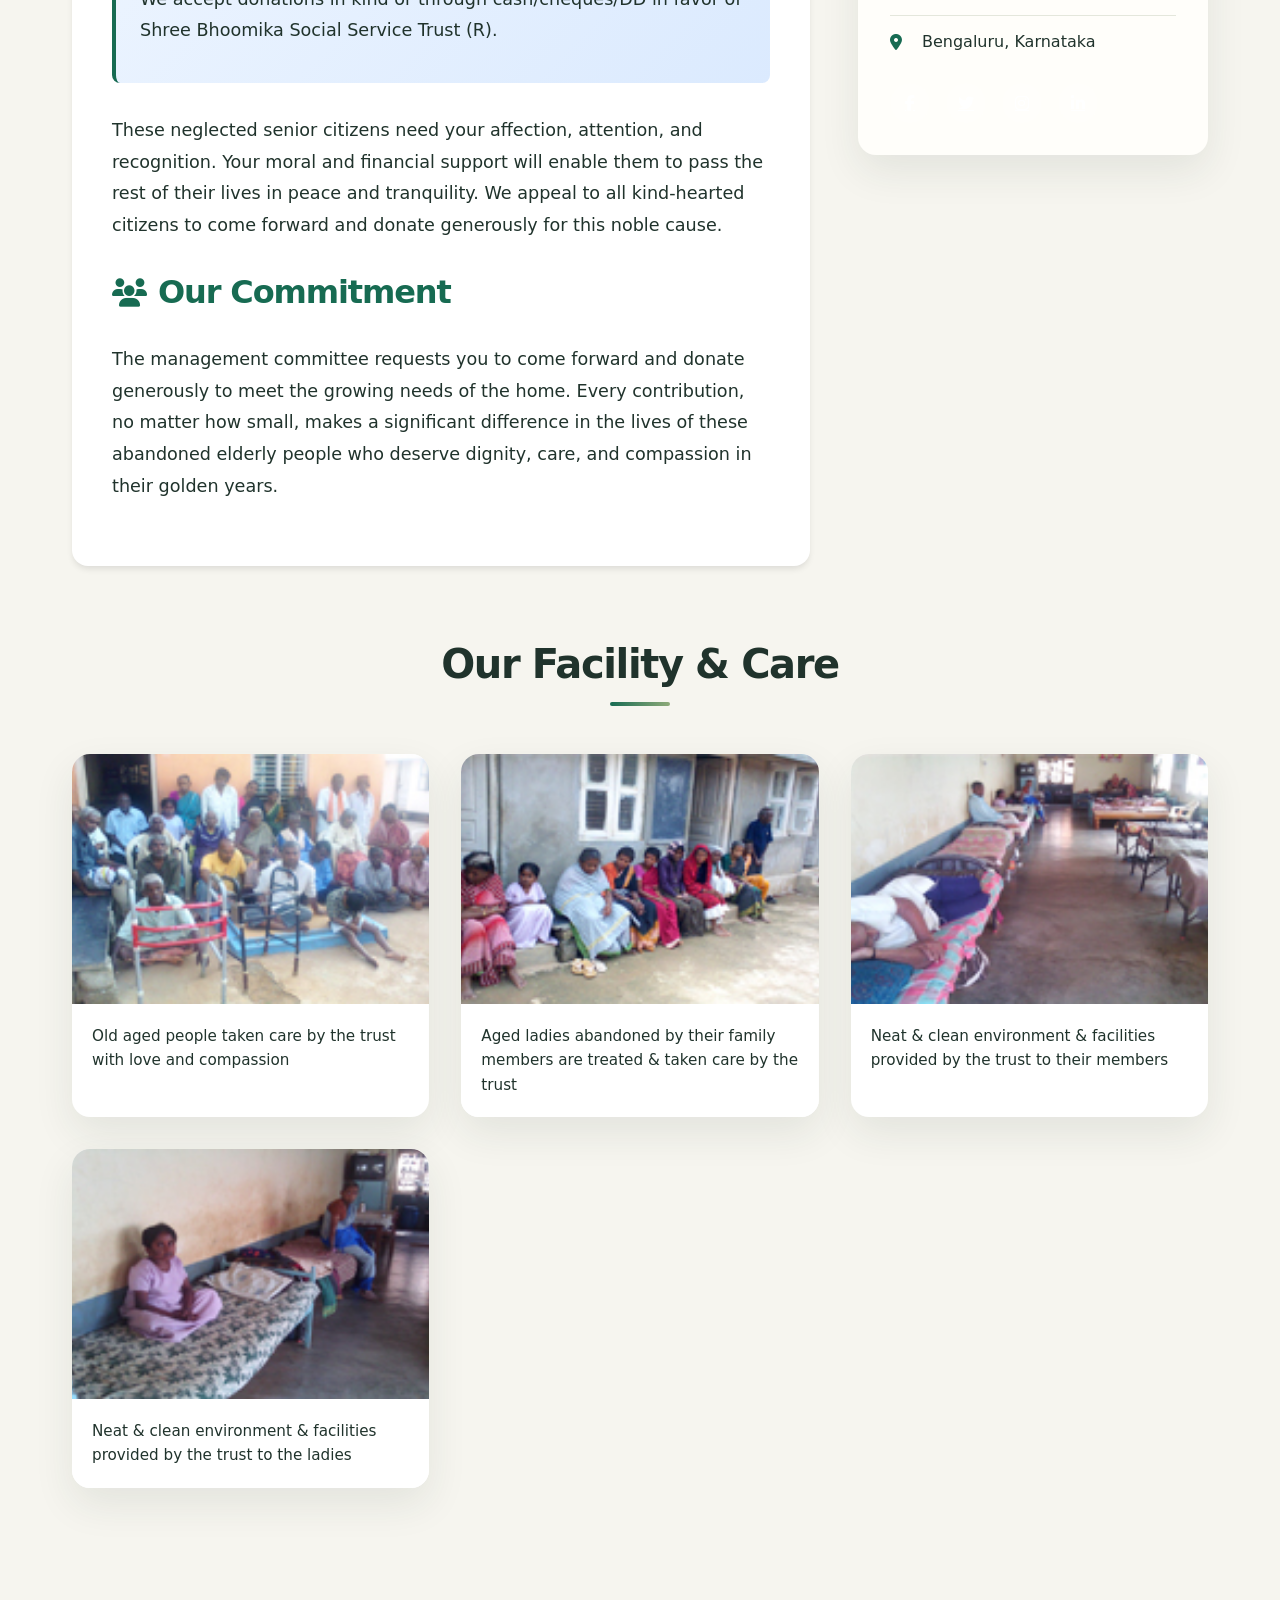
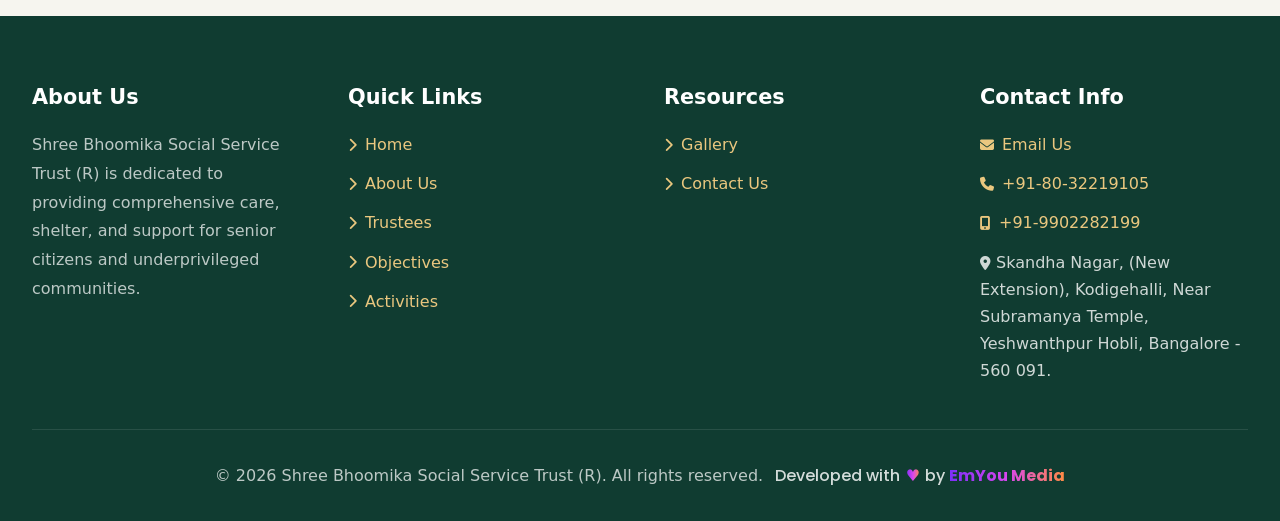
==== commit f593ab53: "Use EmYou Media footer label" ====
--- a/about-us.html
+++ b/about-us.html
@@ -732,7 +732,7 @@
   </div>
   
   <div class="footer-bottom">
-    <p>&copy; 2026 Shree Bhoomika Social Service Trust (R). All rights reserved. <span class="developer-credit">Developed with <span class="developer-heart" aria-label="care">♥</span> by <a href="https://emyoumedia.com" target="_blank" rel="noopener noreferrer">emyoumedia.com</a></span></p>
+    <p>&copy; 2026 Shree Bhoomika Social Service Trust (R). All rights reserved. <span class="developer-credit">Developed with <span class="developer-heart" aria-label="care">♥</span> by <a href="https://emyoumedia.com" target="_blank" rel="noopener noreferrer">EmYou Media</a></span></p>
   </div>
 </footer>
 
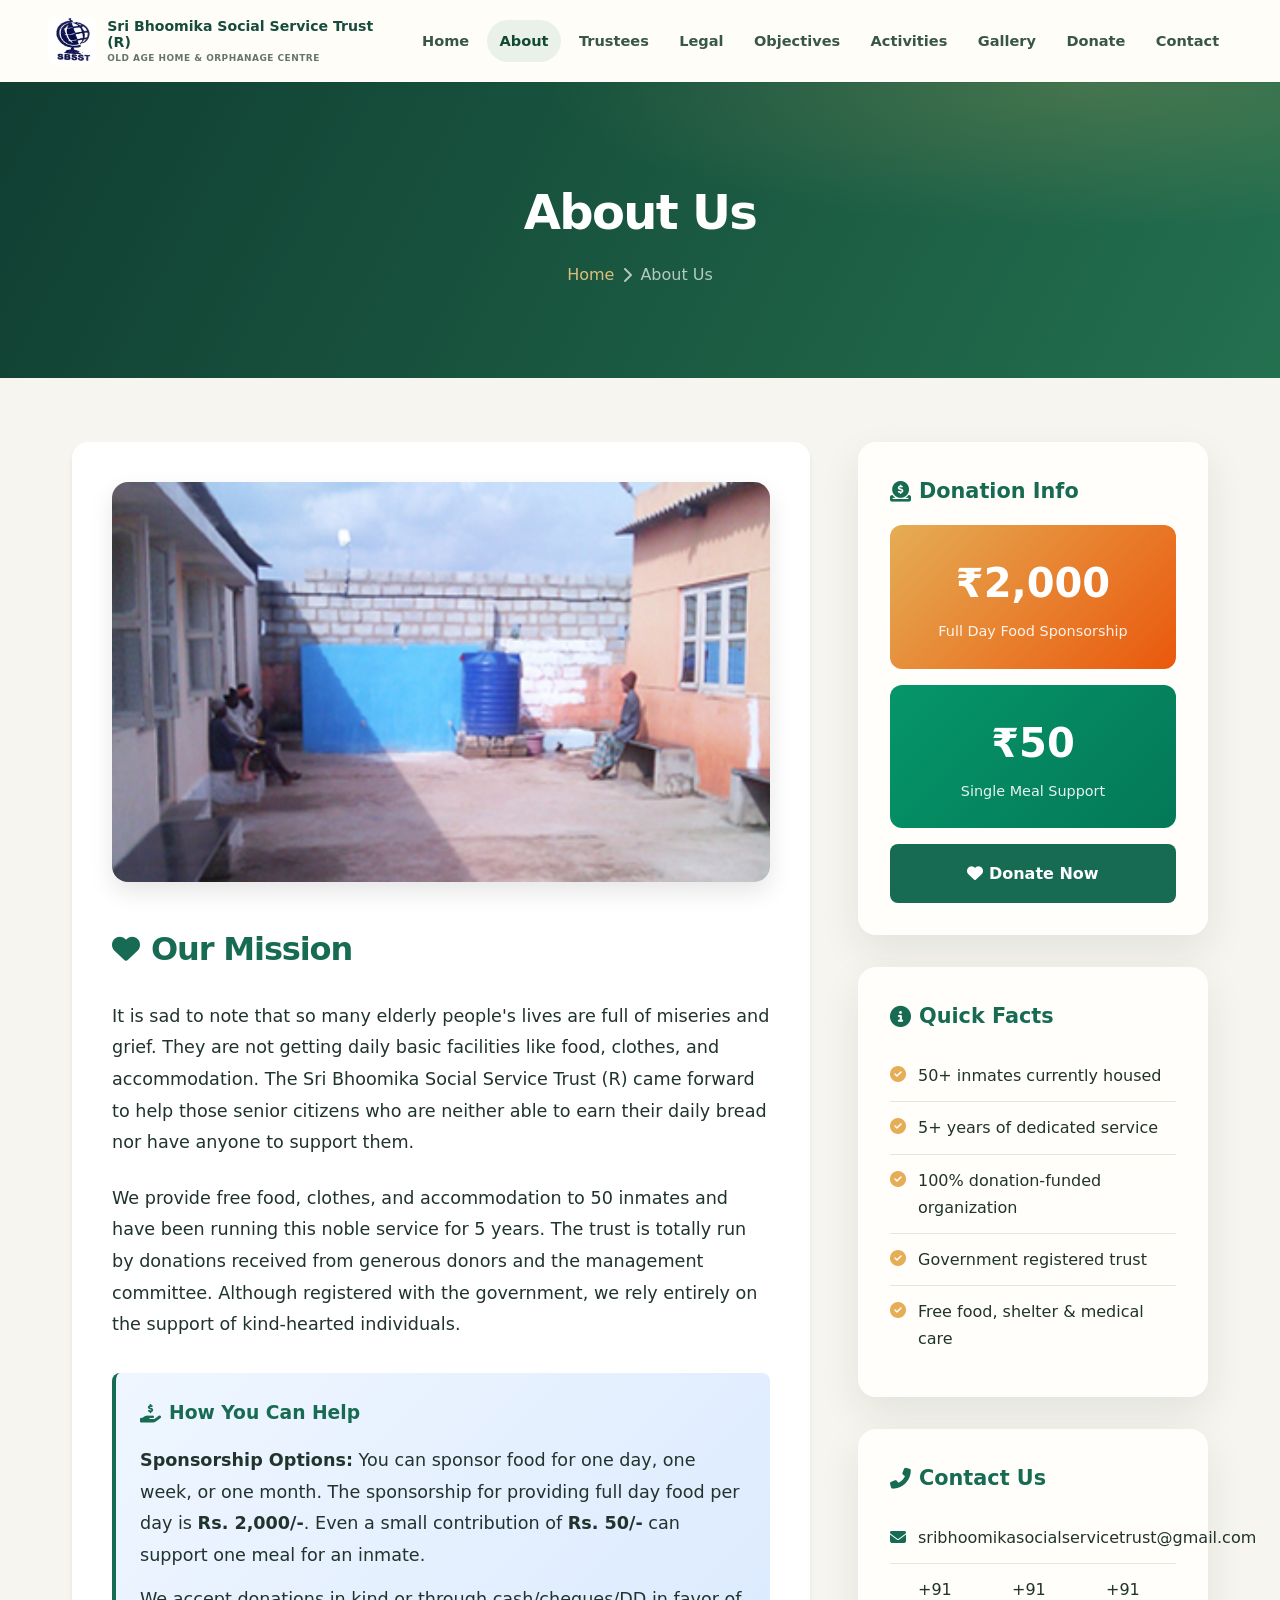
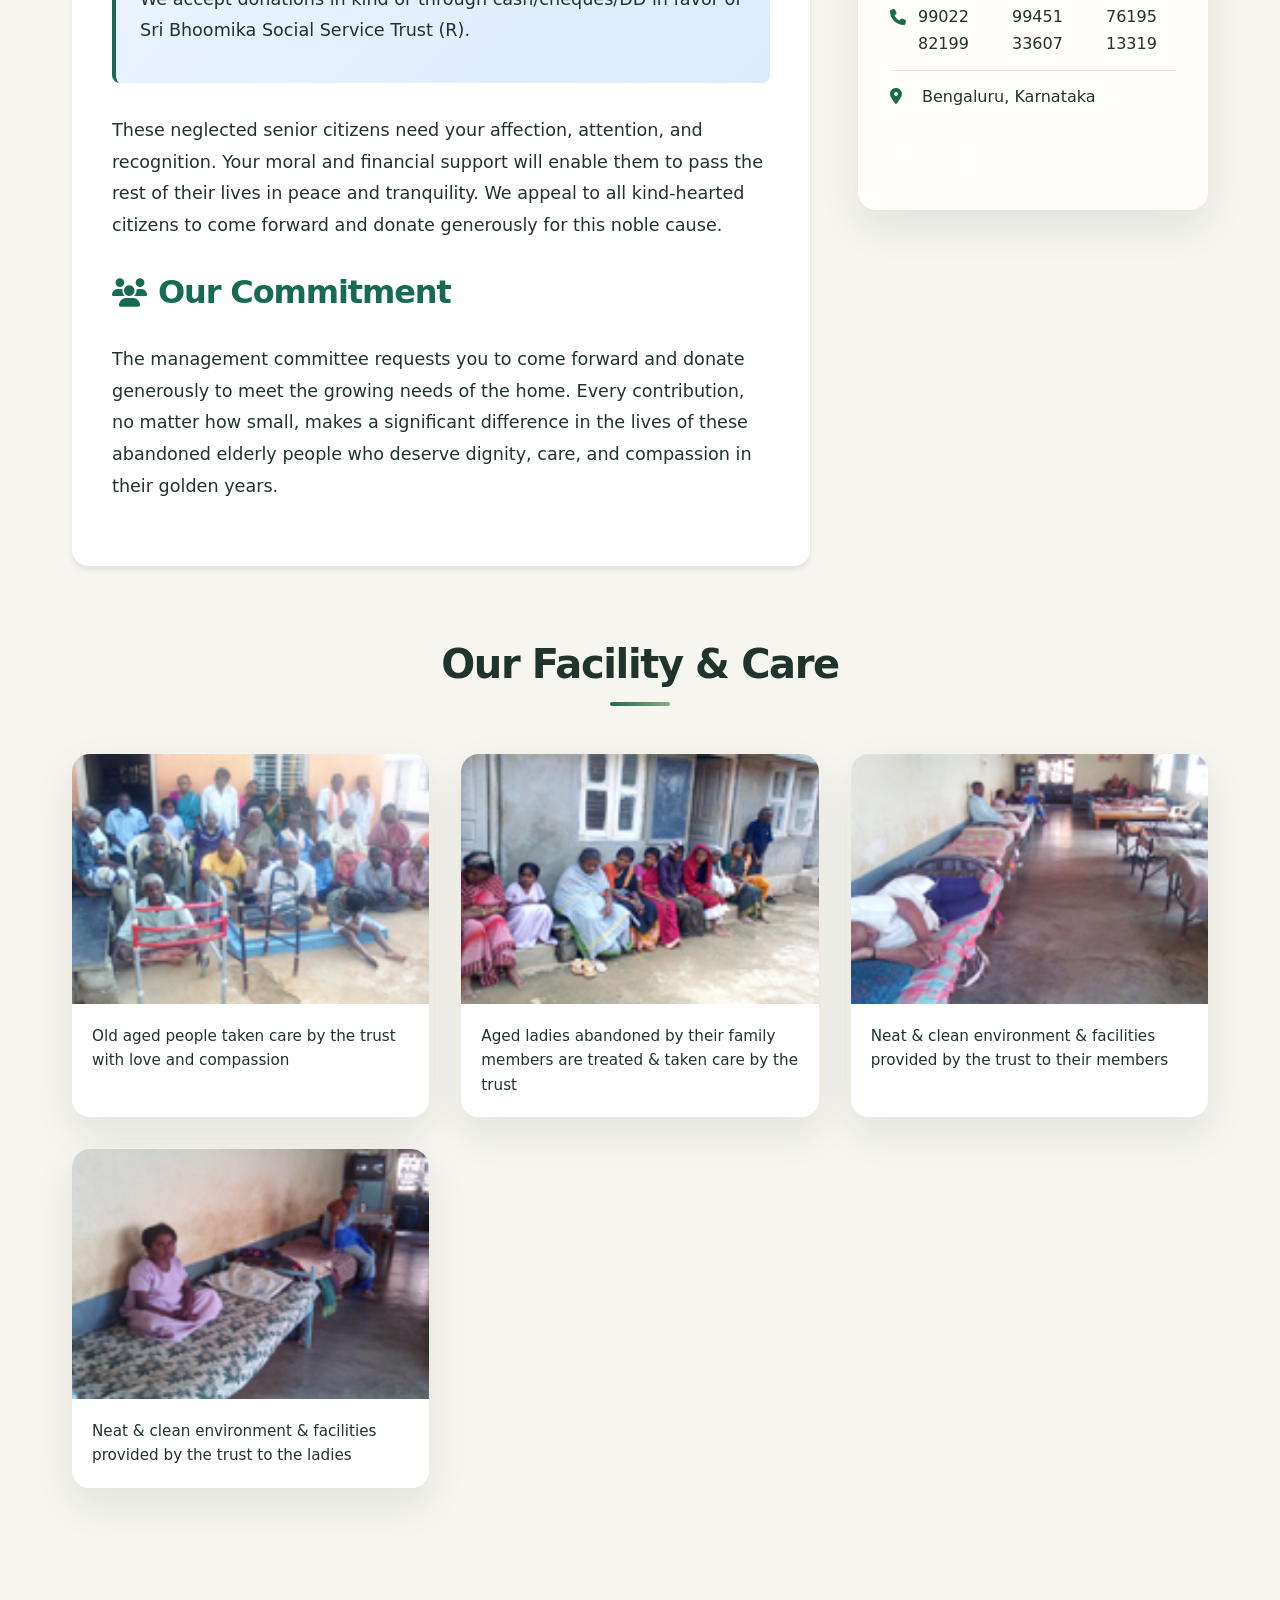
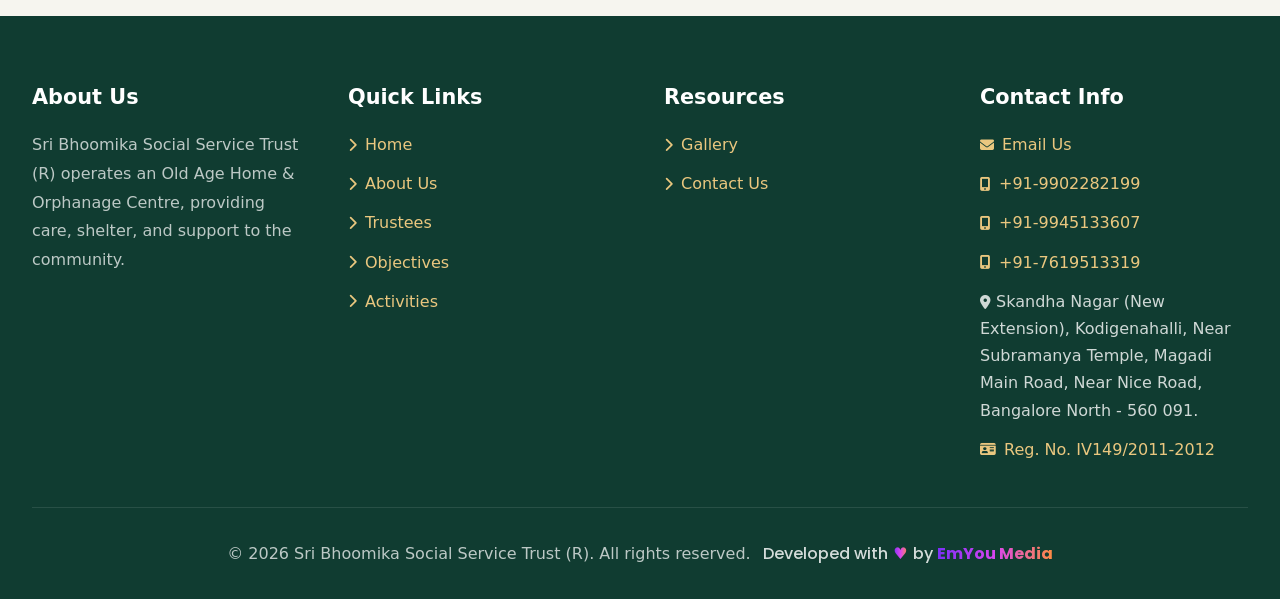
==== commit 25fad604: "Update website identity and contact details from receipt" ====
--- a/about-us.html
+++ b/about-us.html
@@ -3,8 +3,8 @@
 <head>
 <meta charset="UTF-8">
 <meta name="viewport" content="width=device-width, initial-scale=1.0">
-<title>About Us - Shree Bhoomika Social Service Trust (R)</title>
-<meta name="description" content="Learn about Shree Bhoomika Social Service Trust (R)'s mission to provide care, shelter, and support for senior citizens in need.">
+<title>About Us - Sri Bhoomika Social Service Trust (R)</title>
+<meta name="description" content="Learn about Sri Bhoomika Social Service Trust (R)'s mission to provide care, shelter, and support for senior citizens in need.">
 <link rel="stylesheet" href="https://cdnjs.cloudflare.com/ajax/libs/font-awesome/6.4.0/css/all.min.css">
 <style>
 * {
@@ -532,8 +532,8 @@
 <header>
   <div class="header-container">
     <a href="index.html" class="logo">
-      <i class="fas fa-hands-helping"></i>
-      <span>Shree Bhoomika Social Service Trust (R)</span>
+      <img src="images/sbsst-logo.jpg" class="brand-mark" alt="">
+      <span class="logo-copy"><span class="brand-title">Sri Bhoomika Social Service Trust (R)</span><span class="brand-tagline">Old Age Home &amp; Orphanage Centre</span></span>
     </a>
     <nav id="mainNav">
       <a href="index.html">Home</a>
@@ -568,14 +568,14 @@
       
       <h2><i class="fas fa-heart"></i> Our Mission</h2>
       
-      <p>It is sad to note that so many elderly people's lives are full of miseries and grief. They are not getting daily basic facilities like food, clothes, and accommodation. The Shree Bhoomika Social Service Trust (R) came forward to help those senior citizens who are neither able to earn their daily bread nor have anyone to support them.</p>
+      <p>It is sad to note that so many elderly people's lives are full of miseries and grief. They are not getting daily basic facilities like food, clothes, and accommodation. The Sri Bhoomika Social Service Trust (R) came forward to help those senior citizens who are neither able to earn their daily bread nor have anyone to support them.</p>
 
       <p>We provide free food, clothes, and accommodation to 50 inmates and have been running this noble service for 5 years. The trust is totally run by donations received from generous donors and the management committee. Although registered with the government, we rely entirely on the support of kind-hearted individuals.</p>
 
       <div class="highlight-box">
         <h3><i class="fas fa-hand-holding-usd"></i> How You Can Help</h3>
         <p><strong>Sponsorship Options:</strong> You can sponsor food for one day, one week, or one month. The sponsorship for providing full day food per day is <strong>Rs. 2,000/-</strong>. Even a small contribution of <strong>Rs. 50/-</strong> can support one meal for an inmate.</p>
-        <p>We accept donations in kind or through cash/cheques/DD in favor of Shree Bhoomika Social Service Trust (R).</p>
+        <p>We accept donations in kind or through cash/cheques/DD in favor of Sri Bhoomika Social Service Trust (R).</p>
       </div>
 
       <p>These neglected senior citizens need your affection, attention, and recognition. Your moral and financial support will enable them to pass the rest of their lives in peace and tranquility. We appeal to all kind-hearted citizens to come forward and donate generously for this noble cause.</p>
@@ -636,7 +636,7 @@
           </li>
           <li>
             <i class="fas fa-phone"></i>
-            <span>+91 99022 82199</span>
+            <span>+91 99022 82199</span><br><span>+91 99451 33607</span><br><span>+91 76195 13319</span>
           </li>
           <li>
             <i class="fas fa-map-marker-alt"></i>
@@ -693,7 +693,7 @@
   <div class="footer-content">
     <div class="footer-section">
       <h3>About Us</h3>
-      <p>Shree Bhoomika Social Service Trust (R) is dedicated to providing comprehensive care, shelter, and support for senior citizens and underprivileged communities.</p>
+      <p>Sri Bhoomika Social Service Trust (R) operates an Old Age Home &amp; Orphanage Centre, providing care, shelter, and support to the community.</p>
     </div>
     
     <div class="footer-section">
@@ -720,19 +720,17 @@
       <h3>Contact Info</h3>
       <ul class="footer-links">
         <li><a href="mailto:sribhoomikasocialservicetrust@gmail.com"><i class="fas fa-envelope"></i> Email Us</a></li>
-        <li><a href="tel:+918032219105"><i class="fas fa-phone"></i> +91-80-32219105</a></li>
         <li><a href="tel:+919902282199"><i class="fas fa-mobile-alt"></i> +91-9902282199</a></li>
-        <li><i class="fas fa-map-marker-alt"></i> Skandha Nagar,
-        (New Extension), Kodigehalli,
-        Near Subramanya Temple,
-        Yeshwanthpur Hobli,
-        Bangalore - 560 091.</li>
+        <li><a href="tel:+919945133607"><i class="fas fa-mobile-alt"></i> +91-9945133607</a></li>
+        <li><a href="tel:+917619513319"><i class="fas fa-mobile-alt"></i> +91-7619513319</a></li>
+        <li><i class="fas fa-map-marker-alt"></i> Skandha Nagar (New Extension), Kodigenahalli, Near Subramanya Temple, Magadi Main Road, Near Nice Road, Bangalore North - 560 091.</li>
+        <li><a href="legal.html"><i class="fas fa-id-card"></i> Reg. No. IV149/2011-2012</a></li>
       </ul>
     </div>
   </div>
   
   <div class="footer-bottom">
-    <p>&copy; 2026 Shree Bhoomika Social Service Trust (R). All rights reserved. <span class="developer-credit">Developed with <span class="developer-heart" aria-label="care">♥</span> by <a href="https://emyoumedia.com" target="_blank" rel="noopener noreferrer">EmYou Media</a></span></p>
+    <p>&copy; 2026 Sri Bhoomika Social Service Trust (R). All rights reserved. <span class="developer-credit">Developed with <span class="developer-heart" aria-label="care">♥</span> by <a href="https://emyoumedia.com" target="_blank" rel="noopener noreferrer">EmYou Media</a></span></p>
   </div>
 </footer>
 
--- a/site-refresh.css
+++ b/site-refresh.css
@@ -1,6 +1,6 @@
 @import url('https://fonts.googleapis.com/css2?family=Poppins:wght@500;600;700&display=swap');
 
-/* Shared visual refresh for Shree Bhoomika Social Service Trust */
+/* Shared visual refresh for Sri Bhoomika Social Service Trust */
 :root {
   --primary: #176b52 !important;
   --primary-dark: #0d4639 !important;
@@ -161,3 +161,14 @@
 }
 .developer-credit a:hover { filter: drop-shadow(0 0 8px rgba(217,70,239,.45)); }
 .developer-heart { display: inline-block; margin: 0 .08rem; }
+/* Official receipt identity and contact details */
+header .logo { gap: .7rem !important; }
+header .brand-mark { width: 48px; height: 48px; flex: 0 0 48px; object-fit: contain; border-radius: 8px; background: #fff; }
+header .logo-copy { display: flex !important; flex-direction: column; gap: .18rem; min-width: 0; white-space: normal; }
+header .brand-title { color: #174c3c !important; font-size: clamp(.78rem, 1.1vw, 1.02rem) !important; line-height: 1.15; font-weight: 700; }
+header .brand-tagline { color: #65756d !important; font-size: .56rem !important; line-height: 1.2; letter-spacing: .055em; font-weight: 600; text-transform: uppercase; }
+@media (max-width: 600px) {
+  header .brand-mark { width: 42px; height: 42px; flex-basis: 42px; }
+  header .brand-title { font-size: .79rem !important; }
+  header .brand-tagline { font-size: .5rem !important; }
+}
